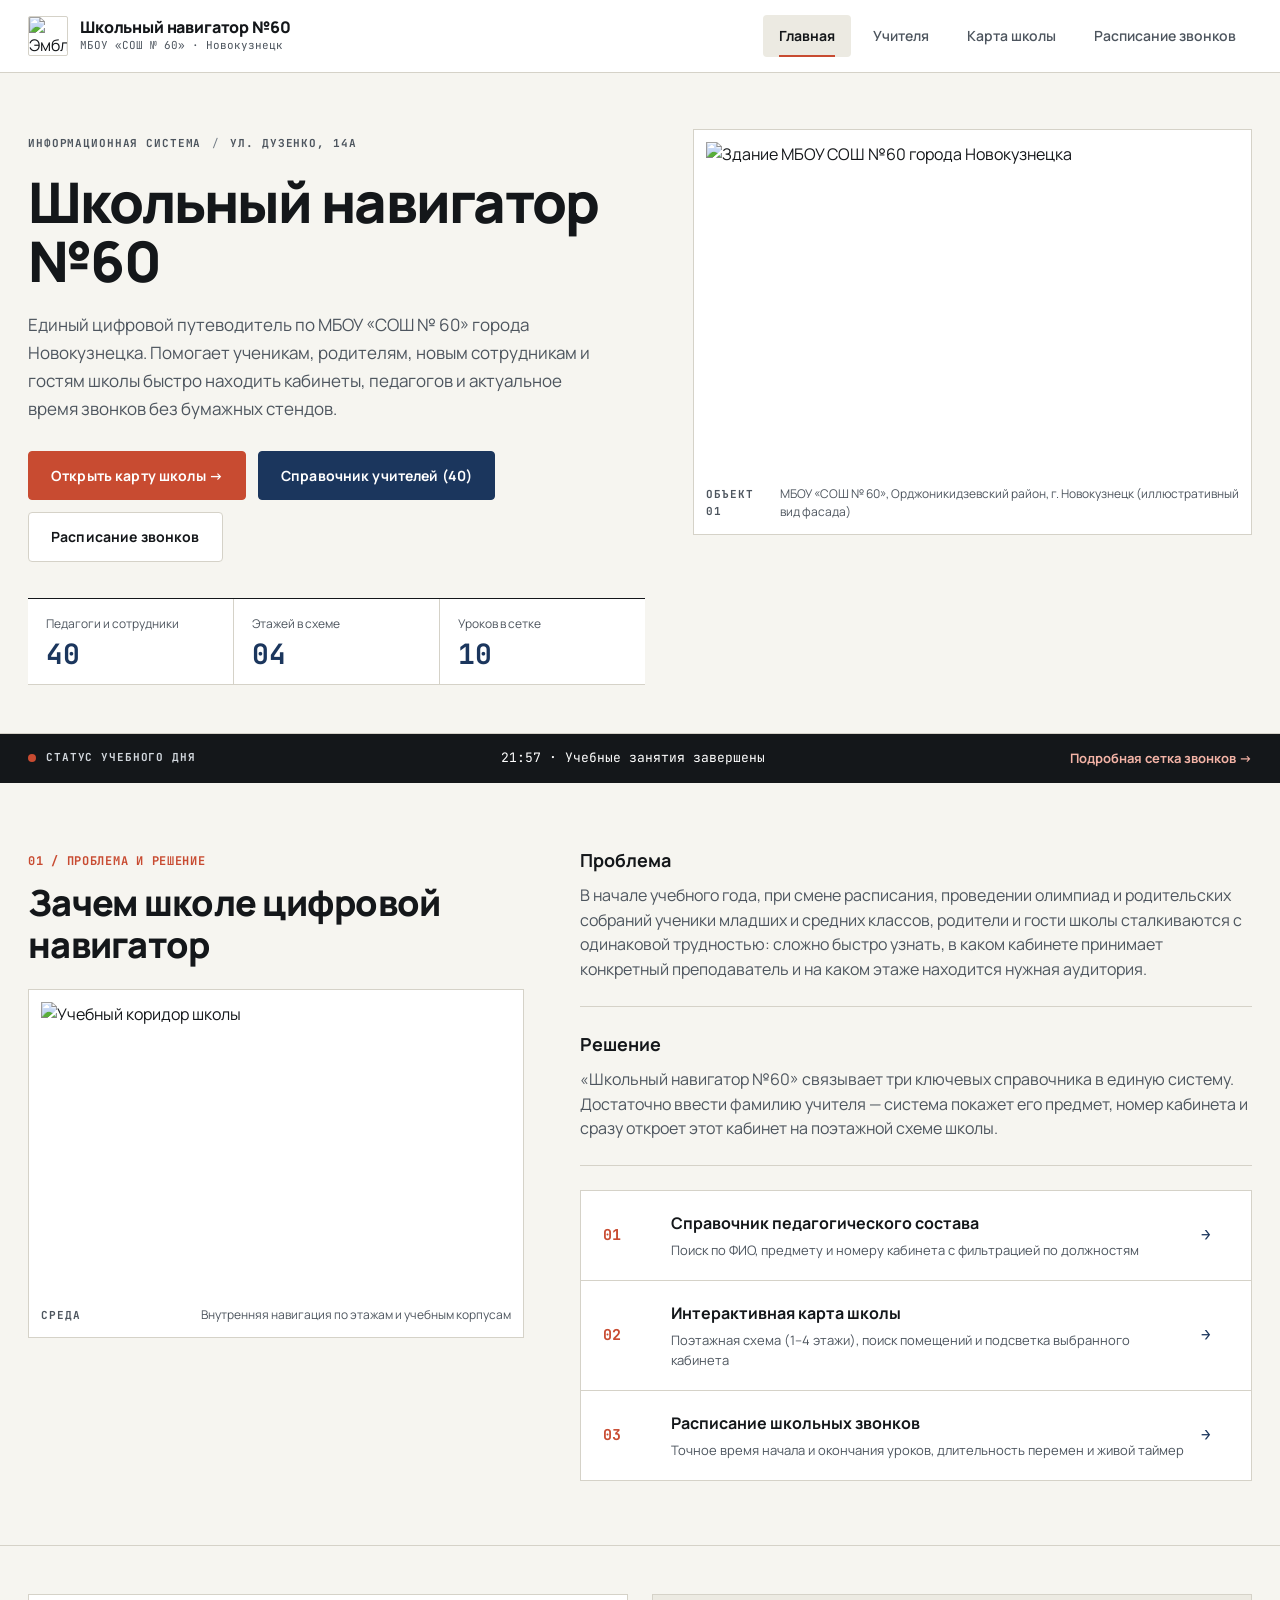
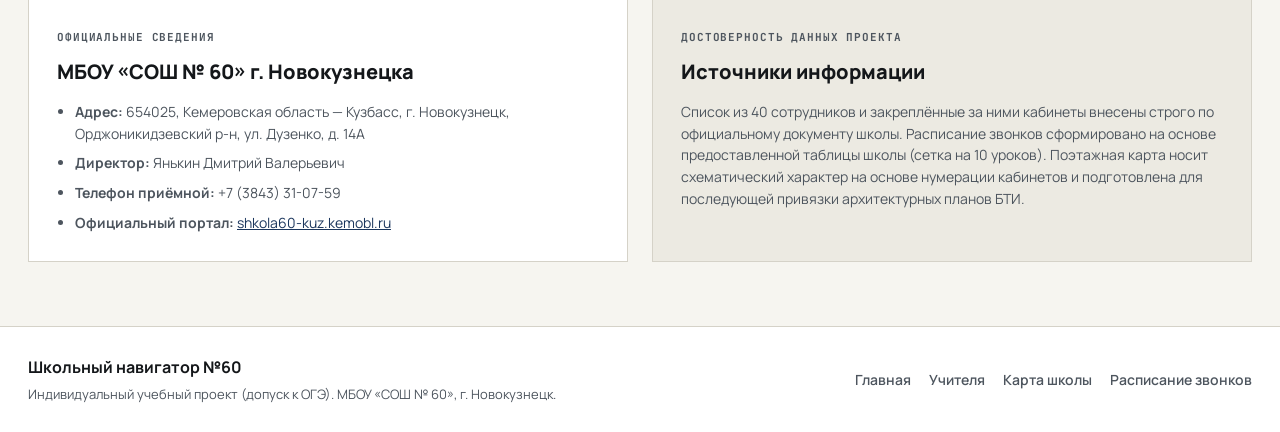
==== index.html @ 133e5e95 "Add files via upload" ====
<!DOCTYPE html>
<html lang="ru">
<head>
  <meta charset="UTF-8">
  <meta name="viewport" content="width=device-width, initial-scale=1.0">
  <title>Школьный навигатор №60 — МБОУ «СОШ № 60» г. Новокузнецка</title>
  <link rel="preconnect" href="https://fonts.googleapis.com">
  <link rel="preconnect" href="https://fonts.gstatic.com" crossorigin>
  <link href="https://fonts.googleapis.com/css2?family=JetBrains+Mono:wght@400;500;700&family=Manrope:wght@400;500;600;700;800&display=swap" rel="stylesheet">
  <link rel="stylesheet" href="./style.css">
  <link rel="stylesheet" href="./responsive.css">
  <script src="./data.js" defer></script>
  <script src="./app.js" defer></script>
</head>
<body data-page="home">
  <header class="site-header">
    <div class="container header-inner">
      <a href="./index.html" class="brand" aria-label="Школьный навигатор №60 — На главную">
        <img src="./school-logo.png" alt="Эмблема Школьный навигатор №60" class="brand-logo" width="40" height="40">
        <div class="brand-text">
          <span class="brand-title">Школьный навигатор №60</span>
          <span class="brand-sub">МБОУ «СОШ № 60» · Новокузнецк</span>
        </div>
      </a>

      <button class="nav-toggle" id="navToggle" type="button" aria-expanded="false" aria-controls="mainNav" aria-label="Открыть меню">
        <span class="nav-toggle-bar"></span>
        <span class="nav-toggle-bar"></span>
        <span class="nav-toggle-bar"></span>
      </button>

      <nav class="main-nav" id="mainNav" aria-label="Основная навигация">
        <a href="./index.html" class="nav-link is-active">Главная</a>
        <a href="./teachers.html" class="nav-link">Учителя</a>
        <a href="./map.html" class="nav-link">Карта школы</a>
        <a href="./schedule.html" class="nav-link">Расписание звонков</a>
      </nav>
    </div>
  </header>

  <main>
    <section class="editorial-hero">
      <div class="container hero-grid">
        <div class="hero-primary">
          <div class="meta-strip">
            <span class="mono-tag">ИНФОРМАЦИОННАЯ СИСТЕМА</span>
            <span class="mono-divider">/</span>
            <span class="mono-tag">УЛ. ДУЗЕНКО, 14А</span>
          </div>
          <h1 class="hero-title">Школьный навигатор №60</h1>
          <p class="hero-lead">
            Единый цифровой путеводитель по МБОУ «СОШ № 60» города Новокузнецка. Помогает ученикам, родителям, новым сотрудникам и гостям школы быстро находить кабинеты, педагогов и актуальное время звонков без бумажных стендов.
          </p>

          <div class="hero-actions">
            <a href="./map.html" class="btn btn-primary">Открыть карту школы →</a>
            <a href="./teachers.html" class="btn btn-secondary">Справочник учителей (40)</a>
            <a href="./schedule.html" class="btn btn-ghost">Расписание звонков</a>
          </div>

          <dl class="hero-metrics">
            <div class="metric-item">
              <dt>Педагоги и сотрудники</dt>
              <dd class="mono-num">40</dd>
            </div>
            <div class="metric-item">
              <dt>Этажей в схеме</dt>
              <dd class="mono-num">04</dd>
            </div>
            <div class="metric-item">
              <dt>Уроков в сетке</dt>
              <dd class="mono-num">10</dd>
            </div>
          </dl>
        </div>

        <div class="hero-visual">
          <figure class="architectural-frame">
            <img src="./school-building.jpg" alt="Здание МБОУ СОШ №60 города Новокузнецка" class="hero-photo">
            <figcaption class="frame-caption">
              <span class="mono-tag">ОБЪЕКТ 01</span>
              <span>МБОУ «СОШ № 60», Орджоникидзевский район, г. Новокузнецк (иллюстративный вид фасада)</span>
            </figcaption>
          </figure>
        </div>
      </div>
    </section>

    <section class="status-ribbon" aria-label="Текущий статус уроков">
      <div class="container status-ribbon-inner" id="homeLiveStatus">
        <div class="status-label">
          <span class="status-dot"></span>
          <span class="mono-tag">СТАТУС УЧЕБНОГО ДНЯ</span>
        </div>
        <div class="status-value" id="homeStatusText">Загрузка данных расписания...</div>
        <a href="./schedule.html" class="status-link">Подробная сетка звонков →</a>
      </div>
    </section>

    <section class="section-problem">
      <div class="container problem-grid">
        <div class="problem-heading-col">
          <span class="section-index">01 / ПРОБЛЕМА И РЕШЕНИЕ</span>
          <h2 class="section-title">Зачем школе цифровой навигатор</h2>
          <figure class="secondary-frame">
            <img src="./school-interior.jpg" alt="Учебный коридор школы" class="interior-photo">
            <figcaption class="frame-caption">
              <span class="mono-tag">СРЕДА</span>
              <span>Внутренняя навигация по этажам и учебным корпусам</span>
            </figcaption>
          </figure>
        </div>

        <div class="problem-content-col">
          <div class="manifesto-block">
            <h3>Проблема</h3>
            <p>
              В начале учебного года, при смене расписания, проведении олимпиад и родительских собраний ученики младших и средних классов, родители и гости школы сталкиваются с одинаковой трудностью: сложно быстро узнать, в каком кабинете принимает конкретный преподаватель и на каком этаже находится нужная аудитория.
            </p>
          </div>

          <div class="manifesto-block">
            <h3>Решение</h3>
            <p>
              «Школьный навигатор №60» связывает три ключевых справочника в единую систему. Достаточно ввести фамилию учителя — система покажет его предмет, номер кабинета и сразу откроет этот кабинет на поэтажной схеме школы.
            </p>
          </div>

          <div class="directory-index">
            <a href="./teachers.html" class="index-row">
              <span class="index-num">01</span>
              <div class="index-body">
                <strong>Справочник педагогического состава</strong>
                <span>Поиск по ФИО, предмету и номеру кабинета с фильтрацией по должностям</span>
              </div>
              <span class="index-arrow">→</span>
            </a>

            <a href="./map.html" class="index-row">
              <span class="index-num">02</span>
              <div class="index-body">
                <strong>Интерактивная карта школы</strong>
                <span>Поэтажная схема (1–4 этажи), поиск помещений и подсветка выбранного кабинета</span>
              </div>
              <span class="index-arrow">→</span>
            </a>

            <a href="./schedule.html" class="index-row">
              <span class="index-num">03</span>
              <div class="index-body">
                <strong>Расписание школьных звонков</strong>
                <span>Точное время начала и окончания уроков, длительность перемен и живой таймер</span>
              </div>
              <span class="index-arrow">→</span>
            </a>
          </div>
        </div>
      </div>
    </section>

    <section class="section-facts">
      <div class="container facts-grid">
        <div class="fact-box">
          <span class="mono-tag">ОФИЦИАЛЬНЫЕ СВЕДЕНИЯ</span>
          <h3>МБОУ «СОШ № 60» г. Новокузнецка</h3>
          <ul class="fact-list">
            <li><strong>Адрес:</strong> 654025, Кемеровская область — Кузбасс, г. Новокузнецк, Орджоникидзевский р-н, ул. Дузенко, д. 14А</li>
            <li><strong>Директор:</strong> Янькин Дмитрий Валерьевич</li>
            <li><strong>Телефон приёмной:</strong> +7 (3843) 31-07-59</li>
            <li><strong>Официальный портал:</strong> <a href="https://shkola60-kuz.kemobl.ru/" target="_blank" rel="noopener noreferrer">shkola60-kuz.kemobl.ru</a></li>
          </ul>
        </div>

        <div class="fact-box fact-box-muted">
          <span class="mono-tag">ДОСТОВЕРНОСТЬ ДАННЫХ ПРОЕКТА</span>
          <h3>Источники информации</h3>
          <p>
            Список из 40 сотрудников и закреплённые за ними кабинеты внесены строго по официальному документу школы. Расписание звонков сформировано на основе предоставленной таблицы школы (сетка на 10 уроков). Поэтажная карта носит схематический характер на основе нумерации кабинетов и подготовлена для последующей привязки архитектурных планов БТИ.
          </p>
        </div>
      </div>
    </section>
  </main>

  <footer class="site-footer">
    <div class="container footer-inner">
      <div class="footer-col">
        <strong>Школьный навигатор №60</strong>
        <p>Индивидуальный учебный проект (допуск к ОГЭ). МБОУ «СОШ № 60», г. Новокузнецк.</p>
      </div>
      <div class="footer-links">
        <a href="./index.html">Главная</a>
        <a href="./teachers.html">Учителя</a>
        <a href="./map.html">Карта школы</a>
        <a href="./schedule.html">Расписание звонков</a>
      </div>
    </div>
  </footer>
</body>
</html>
---- style.css ----
/* ==========================================================================
   ШКОЛЬНЫЙ НАВИГАТОР №60 — ДИЗАЙН-СИСТЕМА (ARCHITECTURAL WAYFINDING)
   МБОУ «СОШ № 60» г. Новокузнецка
   ========================================================================== */

:root {
  --bg-canvas: #F6F5F0;
  --bg-surface: #FFFFFF;
  --bg-subtle: #ECEAE2;
  --bg-ink: #14171A;

  --text-primary: #14171A;
  --text-secondary: #4D555E;
  --text-muted: #727B85;
  --text-inverse: #FFFFFF;

  --accent-signal: #C84B31;
  --accent-signal-hover: #A93B24;
  --accent-navy: #1B365D;
  --accent-navy-soft: #E8EEF5;
  --accent-olive: #2E6F40;
  --accent-olive-soft: #E7F3EA;

  --border-color: #D5D2C8;
  --border-strong: #14171A;

  --font-sans: 'Manrope', -apple-system, BlinkMacSystemFont, 'Segoe UI', sans-serif;
  --font-mono: 'JetBrains Mono', ui-monospace, SFMono-Regular, Menlo, monospace;

  --radius-xs: 2px;
  --radius-sm: 4px;
  --container-max: 1320px;
}

*,
*::before,
*::after {
  box-sizing: border-box;
}

html {
  scroll-behavior: smooth;
  -webkit-text-size-adjust: 100%;
}

body {
  margin: 0;
  font-family: var(--font-sans);
  font-size: 16px;
  line-height: 1.55;
  color: var(--text-primary);
  background-color: var(--bg-canvas);
  overflow-x: hidden;
  display: flex;
  flex-direction: column;
  min-height: 100vh;
}

main {
  flex: 1;
}

img {
  display: block;
  max-width: 100%;
  height: auto;
}

a {
  color: inherit;
  text-decoration: none;
}

button,
input,
select {
  font: inherit;
  color: inherit;
}

.sr-only {
  position: absolute;
  width: 1px;
  height: 1px;
  padding: 0;
  margin: -1px;
  overflow: hidden;
  clip: rect(0, 0, 0, 0);
  border: 0;
}

.container {
  width: 100%;
  max-width: var(--container-max);
  margin: 0 auto;
  padding: 0 28px;
}

.mono-tag {
  display: inline-block;
  font-family: var(--font-mono);
  font-size: 11px;
  font-weight: 700;
  letter-spacing: 0.08em;
  text-transform: uppercase;
  color: var(--text-secondary);
}

.mono-divider {
  font-family: var(--font-mono);
  font-size: 11px;
  color: var(--text-muted);
  margin: 0 8px;
}

.section-index {
  display: inline-block;
  font-family: var(--font-mono);
  font-size: 12px;
  font-weight: 700;
  letter-spacing: 0.06em;
  color: var(--accent-signal);
  margin-bottom: 12px;
}

.btn {
  display: inline-flex;
  align-items: center;
  justify-content: center;
  gap: 8px;
  padding: 13px 22px;
  font-size: 14px;
  font-weight: 700;
  letter-spacing: 0.01em;
  border-radius: var(--radius-sm);
  border: 1px solid transparent;
  cursor: pointer;
  transition: background-color 0.16s ease, color 0.16s ease, border-color 0.16s ease;
}

.btn-primary {
  background-color: var(--accent-signal);
  color: var(--text-inverse);
  border-color: var(--accent-signal);
}

.btn-primary:hover {
  background-color: var(--accent-signal-hover);
  border-color: var(--accent-signal-hover);
}

.btn-secondary {
  background-color: var(--accent-navy);
  color: var(--text-inverse);
  border-color: var(--accent-navy);
}

.btn-secondary:hover {
  background-color: #132744;
  border-color: #132744;
}

.btn-ghost {
  background-color: var(--bg-surface);
  color: var(--text-primary);
  border-color: var(--border-color);
}

.btn-ghost:hover {
  border-color: var(--border-strong);
  background-color: var(--bg-subtle);
}

.site-header {
  position: sticky;
  top: 0;
  z-index: 100;
  background-color: var(--bg-surface);
  border-bottom: 1px solid var(--border-color);
}

.header-inner {
  display: flex;
  align-items: center;
  justify-content: space-between;
  min-height: 72px;
  gap: 24px;
}

.brand {
  display: flex;
  align-items: center;
  gap: 12px;
}

.brand-logo {
  width: 40px;
  height: 40px;
  object-fit: cover;
  border: 1px solid var(--border-color);
  border-radius: var(--radius-xs);
}

.brand-text {
  display: flex;
  flex-direction: column;
}

.brand-title {
  font-size: 16px;
  font-weight: 800;
  line-height: 1.2;
  letter-spacing: -0.01em;
}

.brand-sub {
  font-family: var(--font-mono);
  font-size: 11px;
  color: var(--text-secondary);
}

.main-nav {
  display: flex;
  align-items: center;
  gap: 6px;
}

.nav-link {
  position: relative;
  padding: 10px 16px;
  font-size: 14px;
  font-weight: 600;
  color: var(--text-secondary);
  border-radius: var(--radius-sm);
  transition: color 0.15s ease, background-color 0.15s ease;
}

.nav-link:hover {
  color: var(--text-primary);
  background-color: var(--bg-canvas);
}

.nav-link.is-active {
  color: var(--text-primary);
  background-color: var(--bg-subtle);
  font-weight: 700;
}

.nav-link.is-active::after {
  content: '';
  position: absolute;
  left: 16px;
  right: 16px;
  bottom: 0;
  height: 2px;
  background-color: var(--accent-signal);
}

.nav-toggle {
  display: none;
  flex-direction: column;
  justify-content: center;
  gap: 5px;
  width: 42px;
  height: 42px;
  padding: 8px;
  background: var(--bg-canvas);
  border: 1px solid var(--border-color);
  border-radius: var(--radius-sm);
  cursor: pointer;
}

.nav-toggle-bar {
  display: block;
  width: 100%;
  height: 2px;
  background-color: var(--text-primary);
}

.editorial-hero {
  padding: 56px 0 48px;
  border-bottom: 1px solid var(--border-color);
}

.hero-grid {
  display: grid;
  grid-template-columns: 1.05fr 0.95fr;
  gap: 48px;
  align-items: start;
}

.meta-strip {
  margin-bottom: 18px;
}

.hero-title {
  margin: 0 0 20px;
  font-size: clamp(34px, 4.4vw, 56px);
  font-weight: 800;
  line-height: 1.06;
  letter-spacing: -0.03em;
  color: var(--text-primary);
}

.hero-lead {
  margin: 0 0 28px;
  font-size: 17px;
  line-height: 1.65;
  color: var(--text-secondary);
  max-width: 58ch;
}

.hero-actions {
  display: flex;
  flex-wrap: wrap;
  gap: 12px;
  margin-bottom: 36px;
}

.hero-metrics {
  display: grid;
  grid-template-columns: repeat(3, 1fr);
  margin: 0;
  border-top: 1px solid var(--border-strong);
  border-bottom: 1px solid var(--border-color);
  background-color: var(--bg-surface);
}

.metric-item {
  padding: 16px 18px;
  border-right: 1px solid var(--border-color);
}

.metric-item:last-child {
  border-right: none;
}

.metric-item dt {
  font-size: 12px;
  color: var(--text-secondary);
  margin-bottom: 6px;
}

.metric-item dd {
  margin: 0;
  font-family: var(--font-mono);
  font-size: 28px;
  font-weight: 700;
  line-height: 1;
  color: var(--accent-navy);
}

.architectural-frame,
.secondary-frame {
  margin: 0;
  background-color: var(--bg-surface);
  border: 1px solid var(--border-color);
  padding: 12px;
}

.hero-photo {
  width: 100%;
  aspect-ratio: 16 / 10;
  object-fit: cover;
}

.interior-photo {
  width: 100%;
  aspect-ratio: 16 / 10;
  object-fit: cover;
}

.frame-caption {
  display: flex;
  align-items: baseline;
  justify-content: space-between;
  gap: 12px;
  padding-top: 10px;
  font-size: 12px;
  color: var(--text-secondary);
}

.status-ribbon {
  background-color: var(--bg-ink);
  color: var(--text-inverse);
  border-bottom: 1px solid var(--border-strong);
}

.status-ribbon-inner {
  display: flex;
  align-items: center;
  justify-content: space-between;
  gap: 20px;
  padding-top: 14px;
  padding-bottom: 14px;
}

.status-label {
  display: flex;
  align-items: center;
  gap: 10px;
}

.status-label .mono-tag {
  color: #D2D7DD;
}

.status-dot {
  width: 8px;
  height: 8px;
  border-radius: 50%;
  background-color: var(--accent-signal);
}

.status-value {
  font-family: var(--font-mono);
  font-size: 13px;
  color: #FFFFFF;
}

.status-link {
  font-size: 13px;
  font-weight: 700;
  color: #F3B3A6;
  white-space: nowrap;
}

.status-link:hover {
  text-decoration: underline;
}

.section-problem {
  padding: 64px 0;
  border-bottom: 1px solid var(--border-color);
}

.problem-grid {
  display: grid;
  grid-template-columns: 0.85fr 1.15fr;
  gap: 56px;
  align-items: start;
}

.section-title {
  margin: 0 0 24px;
  font-size: clamp(26px, 3vw, 36px);
  font-weight: 800;
  line-height: 1.15;
  letter-spacing: -0.02em;
}

.manifesto-block {
  padding-bottom: 24px;
  margin-bottom: 24px;
  border-bottom: 1px solid var(--border-color);
}

.manifesto-block h3 {
  margin: 0 0 8px;
  font-size: 18px;
  font-weight: 700;
}

.manifesto-block p {
  margin: 0;
  color: var(--text-secondary);
}

.directory-index {
  display: flex;
  flex-direction: column;
  background-color: var(--bg-surface);
  border: 1px solid var(--border-color);
}

.index-row {
  display: grid;
  grid-template-columns: 52px 1fr 28px;
  align-items: center;
  gap: 16px;
  padding: 20px 22px;
  border-bottom: 1px solid var(--border-color);
  transition: background-color 0.15s ease;
}

.index-row:last-child {
  border-bottom: none;
}

.index-row:hover {
  background-color: var(--bg-subtle);
}

.index-num {
  font-family: var(--font-mono);
  font-size: 15px;
  font-weight: 700;
  color: var(--accent-signal);
}

.index-body {
  display: flex;
  flex-direction: column;
  gap: 4px;
}

.index-body strong {
  font-size: 16px;
  font-weight: 700;
}

.index-body span {
  font-size: 13px;
  color: var(--text-secondary);
}

.index-arrow {
  font-family: var(--font-mono);
  font-weight: 700;
  color: var(--accent-navy);
}

.section-facts {
  padding: 48px 0 64px;
}

.facts-grid {
  display: grid;
  grid-template-columns: 1fr 1fr;
  gap: 24px;
}

.fact-box {
  background-color: var(--bg-surface);
  border: 1px solid var(--border-color);
  padding: 28px;
}

.fact-box-muted {
  background-color: var(--bg-subtle);
}

.fact-box h3 {
  margin: 8px 0 14px;
  font-size: 20px;
  font-weight: 800;
}

.fact-box p {
  margin: 0;
  font-size: 14px;
  color: var(--text-secondary);
}

.fact-list {
  margin: 0;
  padding-left: 18px;
  display: flex;
  flex-direction: column;
  gap: 8px;
  font-size: 14px;
  color: var(--text-secondary);
}

.fact-list a {
  color: var(--accent-navy);
  text-decoration: underline;
}

.page-head {
  padding: 40px 0 32px;
  background-color: var(--bg-surface);
  border-bottom: 1px solid var(--border-color);
}

.page-head-grid {
  display: grid;
  grid-template-columns: 1fr 1fr;
  gap: 32px;
  align-items: end;
}

.page-title {
  margin: 0;
  font-size: clamp(28px, 3.6vw, 44px);
  font-weight: 800;
  line-height: 1.1;
  letter-spacing: -0.025em;
}

.page-lead {
  margin: 0;
  font-size: 15px;
  color: var(--text-secondary);
}

.directory-section {
  padding: 32px 0 64px;
}

.filter-bar {
  display: grid;
  grid-template-columns: 1.5fr 1fr 1fr auto;
  gap: 16px;
  align-items: end;
  background-color: var(--bg-surface);
  border: 1px solid var(--border-color);
  padding: 20px;
  margin-bottom: 16px;
}

.filter-field {
  display: flex;
  flex-direction: column;
  gap: 6px;
}

.field-label {
  font-family: var(--font-mono);
  font-size: 11px;
  font-weight: 700;
  text-transform: uppercase;
  letter-spacing: 0.04em;
  color: var(--text-secondary);
}

.text-input,
.select-input {
  width: 100%;
  height: 44px;
  padding: 0 14px;
  background-color: var(--bg-canvas);
  border: 1px solid var(--border-color);
  border-radius: var(--radius-sm);
  font-size: 14px;
  transition: border-color 0.15s ease, background-color 0.15s ease;
}

.text-input:focus,
.select-input:focus {
  outline: none;
  border-color: var(--accent-navy);
  background-color: var(--bg-surface);
}

.results-meta {
  display: flex;
  align-items: center;
  justify-content: space-between;
  gap: 16px;
  margin-bottom: 16px;
  font-size: 13px;
}

.count-badge {
  font-family: var(--font-mono);
  font-weight: 700;
  color: var(--accent-navy);
}

.meta-hint {
  color: var(--text-muted);
}

.directory-workspace {
  display: grid;
  grid-template-columns: 1fr 340px;
  gap: 24px;
  align-items: start;
}

.table-wrapper {
  background-color: var(--bg-surface);
  border: 1px solid var(--border-color);
  overflow-x: auto;
}

.staff-table {
  width: 100%;
  border-collapse: collapse;
  text-align: left;
}

.staff-table th {
  padding: 14px 16px;
  font-family: var(--font-mono);
  font-size: 11px;
  font-weight: 700;
  text-transform: uppercase;
  letter-spacing: 0.05em;
  color: var(--text-secondary);
  background-color: var(--bg-subtle);
  border-bottom: 1px solid var(--border-strong);
}

.staff-table td {
  padding: 14px 16px;
  border-bottom: 1px solid var(--border-color);
  font-size: 14px;
  vertical-align: middle;
}

.staff-table tbody tr {
  cursor: pointer;
  transition: background-color 0.12s ease;
}

.staff-table tbody tr:hover {
  background-color: var(--bg-canvas);
}

.staff-table tbody tr.is-selected {
  background-color: var(--accent-navy-soft);
}

.col-num {
  width: 48px;
  font-family: var(--font-mono);
  font-size: 12px;
  color: var(--text-muted);
}

.col-name {
  font-weight: 700;
}

.room-pill {
  display: inline-block;
  padding: 3px 9px;
  font-family: var(--font-mono);
  font-size: 12px;
  font-weight: 700;
  background-color: var(--bg-subtle);
  border: 1px solid var(--border-color);
  border-radius: var(--radius-xs);
}

.room-pill.is-unknown {
  font-weight: 400;
  color: var(--text-muted);
  background-color: transparent;
}

.map-jump-link {
  display: inline-flex;
  align-items: center;
  gap: 4px;
  padding: 6px 10px;
  font-size: 12px;
  font-weight: 700;
  color: var(--accent-signal);
  border: 1px solid var(--accent-signal);
  border-radius: var(--radius-xs);
  white-space: nowrap;
}

.map-jump-link:hover {
  background-color: var(--accent-signal);
  color: var(--text-inverse);
}

.empty-state {
  padding: 48px 24px;
  text-align: center;
}

.empty-state h3 {
  margin: 10px 0 8px;
}

.empty-state p {
  margin: 0 0 20px;
  color: var(--text-secondary);
}

.inspector-panel {
  position: sticky;
  top: 92px;
  background-color: var(--bg-surface);
  border: 1px solid var(--border-strong);
  padding: 22px;
}

.inspector-content {
  margin-top: 12px;
}

.inspector-placeholder {
  margin: 0;
  font-size: 14px;
  color: var(--text-secondary);
}

.inspector-name {
  margin: 0 0 10px;
  font-size: 20px;
  font-weight: 800;
  line-height: 1.25;
}

.inspector-meta {
  display: flex;
  flex-direction: column;
  gap: 12px;
  padding: 14px 0;
  margin: 14px 0;
  border-top: 1px solid var(--border-color);
  border-bottom: 1px solid var(--border-color);
  font-size: 14px;
}

.inspector-row span {
  display: block;
  font-family: var(--font-mono);
  font-size: 11px;
  color: var(--text-muted);
  text-transform: uppercase;
  margin-bottom: 2px;
}

.inspector-actions {
  display: flex;
  flex-direction: column;
  gap: 8px;
}

.map-section {
  padding: 28px 0 64px;
}

.disclaimer-banner {
  display: flex;
  align-items: flex-start;
  gap: 16px;
  padding: 14px 18px;
  margin-bottom: 20px;
  background-color: var(--accent-navy-soft);
  border: 1px solid #B8C9DF;
}

.disclaimer-banner .mono-tag {
  color: var(--accent-navy);
  white-space: nowrap;
  padding-top: 2px;
}

.disclaimer-banner p {
  margin: 0;
  font-size: 13px;
  color: var(--text-primary);
}

.map-controls {
  display: flex;
  flex-wrap: wrap;
  align-items: center;
  justify-content: space-between;
  gap: 16px;
  padding: 16px;
  background-color: var(--bg-surface);
  border: 1px solid var(--border-color);
  margin-bottom: 16px;
}

.floor-switcher {
  display: flex;
  gap: 6px;
}

.floor-btn {
  padding: 10px 18px;
  font-family: var(--font-mono);
  font-size: 13px;
  font-weight: 700;
  background-color: var(--bg-canvas);
  border: 1px solid var(--border-color);
  border-radius: var(--radius-sm);
  cursor: pointer;
}

.floor-btn:hover {
  border-color: var(--border-strong);
}

.floor-btn.is-active {
  background-color: var(--accent-navy);
  color: var(--text-inverse);
  border-color: var(--accent-navy);
}

.map-search-group {
  display: flex;
  align-items: center;
  gap: 10px;
  flex: 1;
  max-width: 560px;
}

.map-search-box {
  display: flex;
  gap: 8px;
  flex: 1;
}

.map-feedback {
  padding: 12px 16px;
  margin-bottom: 16px;
  font-size: 14px;
  background-color: var(--bg-surface);
  border-left: 4px solid var(--accent-signal);
  border-top: 1px solid var(--border-color);
  border-right: 1px solid var(--border-color);
  border-bottom: 1px solid var(--border-color);
}

.map-workspace {
  display: grid;
  grid-template-columns: 1fr 340px;
  gap: 24px;
  align-items: start;
}

.blueprint-board {
  background-color: var(--bg-surface);
  border: 1px solid var(--border-strong);
  padding: 22px;
}

.blueprint-header {
  display: flex;
  flex-wrap: wrap;
  justify-content: space-between;
  align-items: flex-end;
  gap: 16px;
  padding-bottom: 16px;
  margin-bottom: 20px;
  border-bottom: 1px solid var(--border-color);
}

.blueprint-header h2 {
  margin: 4px 0 0;
  font-size: 19px;
  font-weight: 800;
}

.legend-items {
  display: flex;
  flex-wrap: wrap;
  gap: 14px;
  font-size: 12px;
  color: var(--text-secondary);
}

.legend-chip {
  display: inline-flex;
  align-items: center;
  gap: 6px;
}

.dot {
  width: 10px;
  height: 10px;
  border-radius: 2px;
  border: 1px solid var(--border-strong);
}

.dot-confirmed {
  background-color: var(--bg-canvas);
}

.dot-infra {
  background-color: var(--accent-navy-soft);
}

.dot-active {
  background-color: var(--accent-signal);
  border-color: var(--accent-signal);
}

.floor-plan-canvas {
  display: flex;
  flex-direction: column;
  gap: 12px;
  padding: 18px;
  background-color: #FAF9F5;
  border: 1px solid var(--border-color);
}

.plan-wing {
  display: grid;
  grid-template-columns: repeat(auto-fit, minmax(135px, 1fr));
  gap: 10px;
}

.plan-corridor {
  display: flex;
  align-items: center;
  justify-content: space-between;
  padding: 10px 16px;
  background-color: var(--bg-subtle);
  border-top: 1px dashed #A8A498;
  border-bottom: 1px dashed #A8A498;
  font-family: var(--font-mono);
  font-size: 11px;
  font-weight: 700;
  color: var(--text-secondary);
  letter-spacing: 0.06em;
}

.room-tile {
  display: flex;
  flex-direction: column;
  justify-content: space-between;
  min-height: 94px;
  padding: 12px;
  text-align: left;
  background-color: var(--bg-surface);
  border: 1px solid var(--border-strong);
  border-radius: var(--radius-xs);
  cursor: pointer;
  transition: transform 0.12s ease, background-color 0.12s ease, border-color 0.12s ease;
}

.room-tile:hover {
  background-color: var(--bg-subtle);
}

.room-tile.is-infra {
  background-color: var(--accent-navy-soft);
}

.room-tile.is-highlighted {
  background-color: var(--accent-signal);
  color: var(--text-inverse);
  border-color: var(--accent-signal);
}

.room-tile.is-highlighted .room-tile-sub {
  color: #FFE6E0;
}

.room-tile-code {
  font-family: var(--font-mono);
  font-size: 16px;
  font-weight: 700;
}

.room-tile-sub {
  font-size: 12px;
  line-height: 1.3;
  color: var(--text-secondary);
  margin-top: 6px;
}

.blueprint-footer {
  display: flex;
  justify-content: space-between;
  gap: 12px;
  padding-top: 14px;
  margin-top: 18px;
  border-top: 1px solid var(--border-color);
  font-size: 12px;
  color: var(--text-muted);
}

.room-inspector {
  background-color: var(--bg-surface);
  border: 1px solid var(--border-strong);
  padding: 22px;
}

.room-inspector-body h3 {
  margin: 10px 0 8px;
  font-size: 20px;
}

.room-inspector-body p {
  margin: 0 0 16px;
  font-size: 14px;
  color: var(--text-secondary);
}

.quick-rooms {
  padding-top: 14px;
  border-top: 1px solid var(--border-color);
}

.quick-room-chips {
  display: flex;
  flex-wrap: wrap;
  gap: 6px;
  margin-top: 8px;
}

.chip-btn {
  padding: 6px 10px;
  font-family: var(--font-mono);
  font-size: 11px;
  font-weight: 700;
  background-color: var(--bg-canvas);
  border: 1px solid var(--border-color);
  border-radius: var(--radius-xs);
  cursor: pointer;
}

.chip-btn:hover {
  border-color: var(--accent-navy);
  background-color: var(--accent-navy-soft);
}

.room-staff-list {
  list-style: none;
  padding: 0;
  margin: 12px 0 0;
  display: flex;
  flex-direction: column;
  gap: 10px;
}

.room-staff-item {
  padding: 10px 12px;
  background-color: var(--bg-canvas);
  border: 1px solid var(--border-color);
}

.room-staff-item strong {
  display: block;
  font-size: 14px;
}

.room-staff-item span {
  font-size: 12px;
  color: var(--text-secondary);
}

.unassigned-box {
  margin-top: 28px;
  padding: 24px;
  background-color: var(--bg-surface);
  border: 1px solid var(--border-color);
}

.unassigned-head h3 {
  margin: 6px 0 8px;
  font-size: 18px;
}

.unassigned-desc {
  margin: 0 0 16px;
  font-size: 14px;
  color: var(--text-secondary);
}

.unassigned-chips {
  display: flex;
  flex-wrap: wrap;
  gap: 8px;
}

.staff-tag {
  padding: 6px 10px;
  font-size: 12px;
  background-color: var(--bg-canvas);
  border: 1px solid var(--border-color);
}

.schedule-section {
  padding: 32px 0 64px;
}

.clock-dashboard {
  display: grid;
  grid-template-columns: 0.9fr 1.2fr 0.9fr;
  gap: 20px;
  margin-bottom: 28px;
}

.clock-card {
  background-color: var(--bg-surface);
  border: 1px solid var(--border-strong);
  padding: 22px;
  display: flex;
  flex-direction: column;
  justify-content: space-between;
}

.clock-big,
.countdown-big {
  font-family: var(--font-mono);
  font-size: clamp(28px, 3vw, 38px);
  font-weight: 700;
  line-height: 1.1;
  margin: 10px 0 6px;
  color: var(--accent-navy);
}

.countdown-big {
  color: var(--accent-signal);
}

.clock-date,
.status-subtext {
  font-size: 13px;
  color: var(--text-secondary);
  margin: 0;
}

.status-headline {
  margin: 8px 0 6px;
  font-size: 20px;
  font-weight: 800;
}

.progress-track {
  width: 100%;
  height: 6px;
  background-color: var(--bg-subtle);
  margin-top: 8px;
  overflow: hidden;
}

.progress-fill {
  height: 100%;
  background-color: var(--accent-signal);
  transition: width 0.5s linear;
}

.schedule-variants-bar {
  display: flex;
  flex-wrap: wrap;
  align-items: center;
  justify-content: space-between;
  gap: 12px;
  margin-bottom: 16px;
}

.variant-tabs {
  display: flex;
  flex-wrap: wrap;
  gap: 8px;
}

.variant-btn {
  padding: 10px 16px;
  font-size: 13px;
  font-weight: 700;
  background-color: var(--bg-surface);
  border: 1px solid var(--border-color);
  border-radius: var(--radius-sm);
  cursor: pointer;
}

.variant-btn.is-active {
  background-color: var(--bg-ink);
  color: var(--text-inverse);
  border-color: var(--bg-ink);
}

.bells-table {
  width: 100%;
  border-collapse: collapse;
  text-align: left;
}

.bells-table th {
  padding: 14px 16px;
  font-family: var(--font-mono);
  font-size: 11px;
  font-weight: 700;
  text-transform: uppercase;
  background-color: var(--bg-subtle);
  border-bottom: 1px solid var(--border-strong);
}

.bells-table td {
  padding: 14px 16px;
  border-bottom: 1px solid var(--border-color);
  font-size: 14px;
}

.bells-table tr.row-lesson td:nth-child(2),
.bells-table tr.row-lesson td:nth-child(3) {
  font-family: var(--font-mono);
  font-weight: 700;
}

.bells-table tr.is-current-lesson {
  background-color: var(--accent-olive-soft);
}

.bells-table tr.is-next-lesson {
  background-color: var(--accent-navy-soft);
}

.bells-table tr.row-break {
  background-color: #FAF9F5;
  color: var(--text-secondary);
  font-size: 13px;
}

.bells-table tr.row-break td {
  padding: 9px 16px;
}

.state-pill {
  display: inline-block;
  padding: 3px 8px;
  font-family: var(--font-mono);
  font-size: 11px;
  font-weight: 700;
  border-radius: var(--radius-xs);
}

.state-pill.now {
  background-color: var(--accent-olive);
  color: #FFFFFF;
}

.state-pill.next {
  background-color: var(--accent-navy);
  color: #FFFFFF;
}

.state-pill.done {
  background-color: var(--bg-subtle);
  color: var(--text-muted);
}

.unconfirmed-notice {
  background-color: var(--bg-surface);
  border: 1px solid var(--border-strong);
  padding: 32px;
}

.unconfirmed-notice h3 {
  margin: 10px 0 12px;
  font-size: 20px;
}

.unconfirmed-notice p {
  margin: 0;
  max-width: 72ch;
  color: var(--text-secondary);
}

.site-footer {
  background-color: var(--bg-surface);
  border-top: 1px solid var(--border-color);
  padding: 28px 0;
}

.footer-inner {
  display: flex;
  flex-wrap: wrap;
  align-items: center;
  justify-content: space-between;
  gap: 20px;
}

.footer-col p {
  margin: 4px 0 0;
  font-size: 13px;
  color: var(--text-secondary);
}

.footer-links {
  display: flex;
  flex-wrap: wrap;
  gap: 18px;
  font-size: 14px;
  font-weight: 600;
  color: var(--text-secondary);
}

.footer-links a:hover {
  color: var(--accent-signal);
}
---- responsive.css ----
/* ==========================================================================
   АДАПТИВНЫЕ ПРАВИЛА (1440px, 1024px, 768px, 390px, 360px)
   ========================================================================== */

@media (max-width: 1120px) {
  .hero-grid {
    grid-template-columns: 1fr;
    gap: 32px;
  }

  .problem-grid {
    grid-template-columns: 1fr;
    gap: 32px;
  }

  .directory-workspace,
  .map-workspace {
    grid-template-columns: 1fr;
  }

  .inspector-panel {
    position: static;
  }

  .clock-dashboard {
    grid-template-columns: 1fr;
  }
}

@media (max-width: 900px) {
  .filter-bar {
    grid-template-columns: 1fr 1fr;
  }

  .page-head-grid,
  .facts-grid {
    grid-template-columns: 1fr;
  }
}

@media (max-width: 768px) {
  .container {
    padding: 0 18px;
  }

  .nav-toggle {
    display: flex;
  }

  .main-nav {
    display: none;
    position: absolute;
    top: 72px;
    left: 0;
    right: 0;
    flex-direction: column;
    align-items: stretch;
    gap: 4px;
    padding: 14px 18px 18px;
    background-color: var(--bg-surface);
    border-bottom: 1px solid var(--border-strong);
  }

  .main-nav.is-open {
    display: flex;
  }

  .nav-link {
    padding: 12px 14px;
  }

  .nav-link.is-active::after {
    display: none;
  }

  .status-ribbon-inner {
    flex-direction: column;
    align-items: flex-start;
    gap: 8px;
  }

  .filter-bar {
    grid-template-columns: 1fr;
  }

  .map-controls {
    flex-direction: column;
    align-items: stretch;
  }

  .floor-switcher {
    display: grid;
    grid-template-columns: repeat(4, 1fr);
  }

  .floor-btn {
    padding: 10px 6px;
    text-align: center;
  }

  .map-search-group {
    max-width: 100%;
    flex-direction: column;
    align-items: stretch;
  }
}

@media (max-width: 540px) {
  .hero-metrics {
    grid-template-columns: 1fr;
  }

  .metric-item {
    border-right: none;
    border-bottom: 1px solid var(--border-color);
  }

  .metric-item:last-child {
    border-bottom: none;
  }

  .hero-actions {
    flex-direction: column;
  }

  .hero-actions .btn {
    width: 100%;
  }

  .plan-wing {
    grid-template-columns: repeat(2, 1fr);
  }

  .staff-table th,
  .staff-table td,
  .bells-table th,
  .bells-table td {
    padding: 10px 10px;
    font-size: 13px;
  }
}

@media (max-width: 380px) {
  .brand-sub {
    display: none;
  }

  .plan-wing {
    grid-template-columns: 1fr;
  }
}
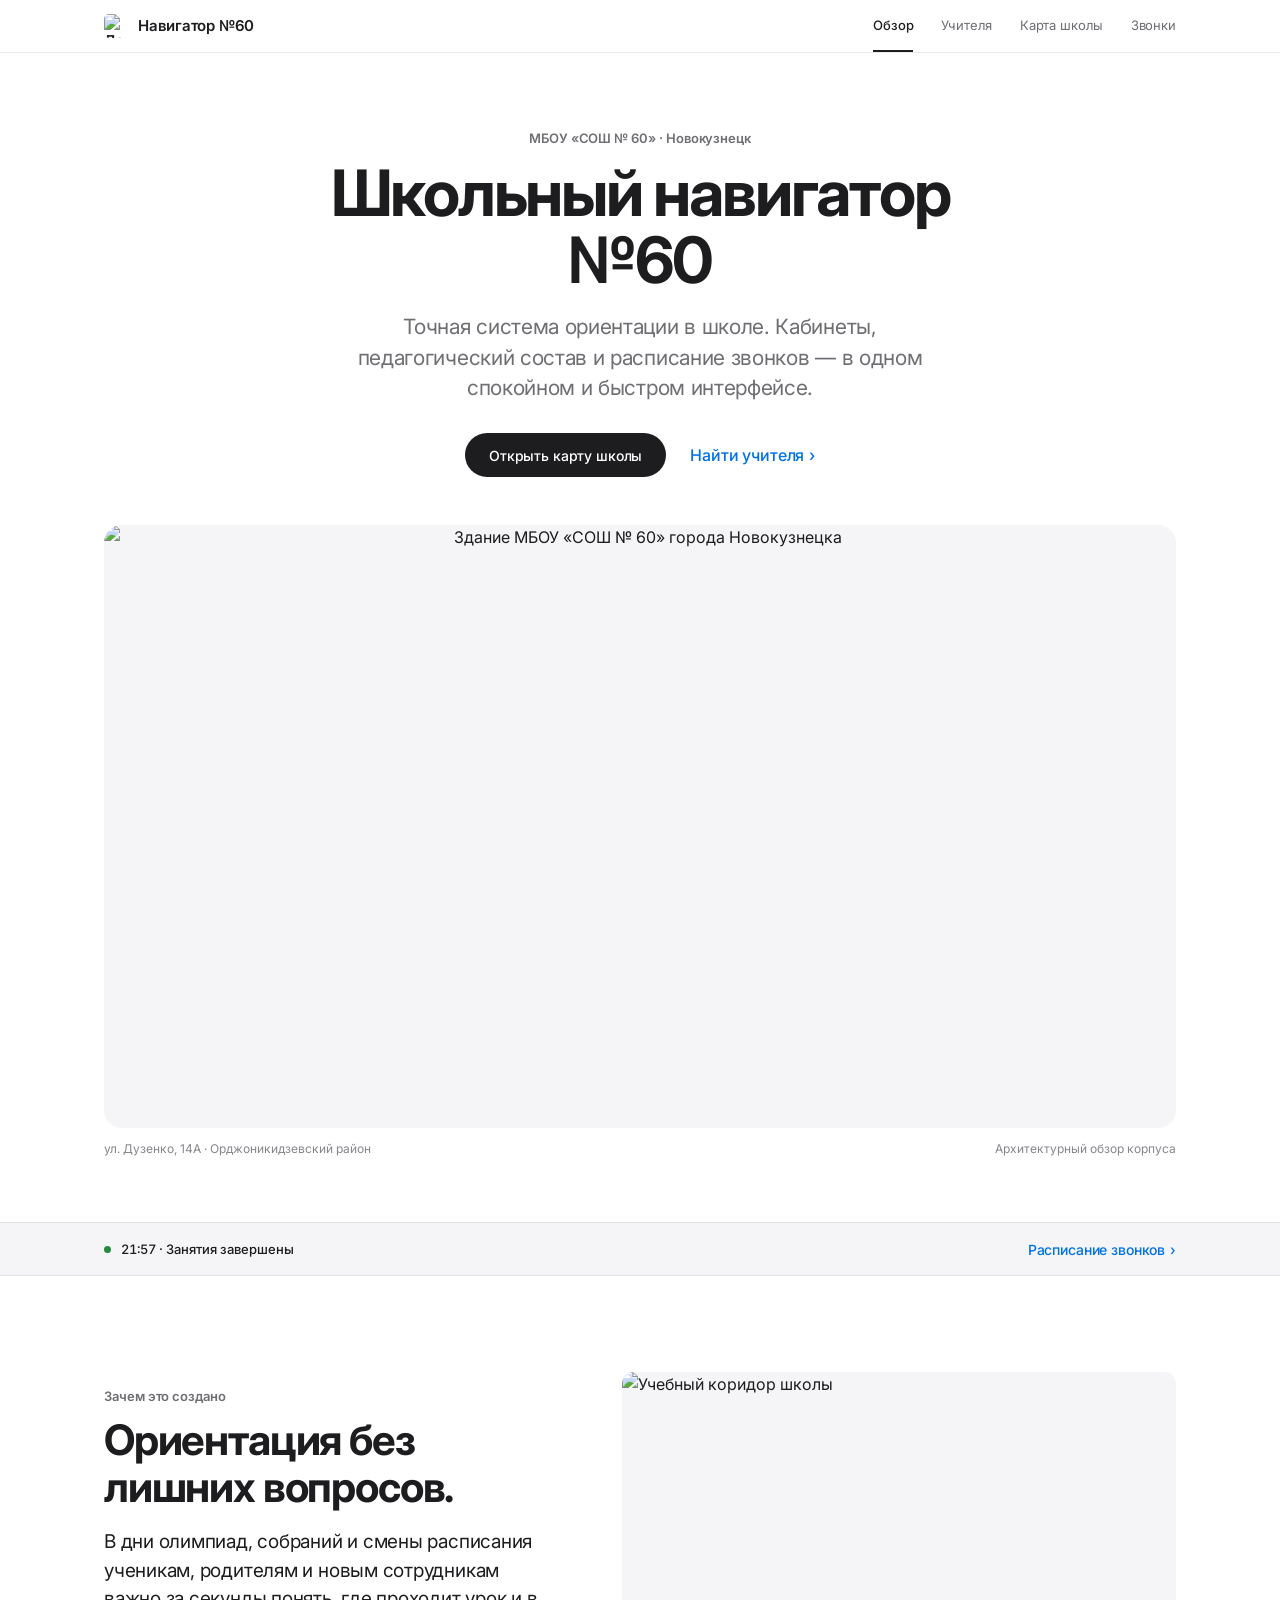
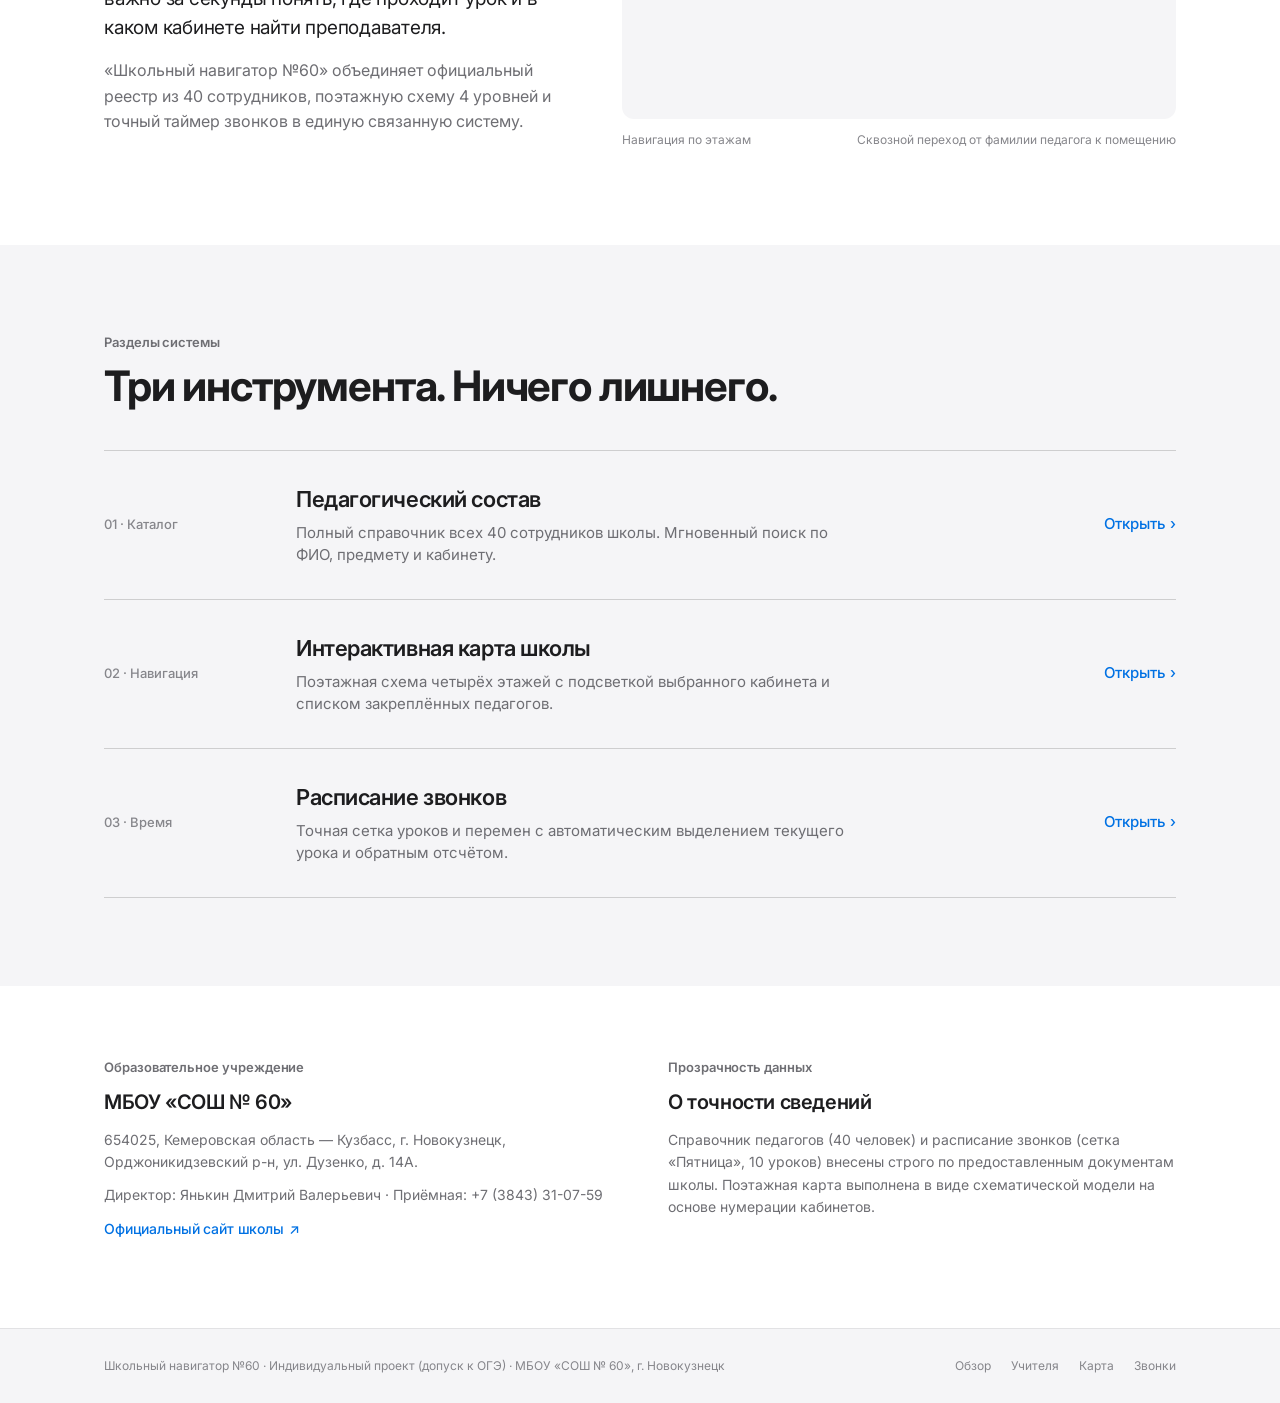
==== commit 752503e4: "Add files via upload" ====
--- a/index.html
+++ b/index.html
@@ -3,197 +3,172 @@
 <head>
   <meta charset="UTF-8">
   <meta name="viewport" content="width=device-width, initial-scale=1.0">
-  <title>Школьный навигатор №60 — МБОУ «СОШ № 60» г. Новокузнецка</title>
+  <title>Школьный навигатор №60 — МБОУ «СОШ № 60»</title>
   <link rel="preconnect" href="https://fonts.googleapis.com">
   <link rel="preconnect" href="https://fonts.gstatic.com" crossorigin>
-  <link href="https://fonts.googleapis.com/css2?family=JetBrains+Mono:wght@400;500;700&family=Manrope:wght@400;500;600;700;800&display=swap" rel="stylesheet">
+  <link href="https://fonts.googleapis.com/css2?family=Inter:wght@400;500;600;700&display=swap" rel="stylesheet">
   <link rel="stylesheet" href="./style.css">
   <link rel="stylesheet" href="./responsive.css">
   <script src="./data.js" defer></script>
   <script src="./app.js" defer></script>
 </head>
 <body data-page="home">
-  <header class="site-header">
-    <div class="container header-inner">
-      <a href="./index.html" class="brand" aria-label="Школьный навигатор №60 — На главную">
-        <img src="./school-logo.png" alt="Эмблема Школьный навигатор №60" class="brand-logo" width="40" height="40">
-        <div class="brand-text">
-          <span class="brand-title">Школьный навигатор №60</span>
-          <span class="brand-sub">МБОУ «СОШ № 60» · Новокузнецк</span>
-        </div>
+  <header class="global-nav">
+    <div class="nav-container">
+      <a href="./index.html" class="nav-brand" aria-label="Школьный навигатор №60">
+        <img src="./school-logo.png" alt="Логотип Школьный навигатор №60" class="nav-logo" width="24" height="24">
+        <span>Навигатор №60</span>
       </a>
 
-      <button class="nav-toggle" id="navToggle" type="button" aria-expanded="false" aria-controls="mainNav" aria-label="Открыть меню">
-        <span class="nav-toggle-bar"></span>
-        <span class="nav-toggle-bar"></span>
-        <span class="nav-toggle-bar"></span>
+      <button class="nav-burger" id="navToggle" type="button" aria-expanded="false" aria-controls="mainNav" aria-label="Меню">
+        <span class="burger-line"></span>
+        <span class="burger-line"></span>
       </button>
 
-      <nav class="main-nav" id="mainNav" aria-label="Основная навигация">
-        <a href="./index.html" class="nav-link is-active">Главная</a>
-        <a href="./teachers.html" class="nav-link">Учителя</a>
-        <a href="./map.html" class="nav-link">Карта школы</a>
-        <a href="./schedule.html" class="nav-link">Расписание звонков</a>
+      <nav class="nav-links" id="mainNav" aria-label="Основная навигация">
+        <a href="./index.html" class="nav-item is-active">Обзор</a>
+        <a href="./teachers.html" class="nav-item">Учителя</a>
+        <a href="./map.html" class="nav-item">Карта школы</a>
+        <a href="./schedule.html" class="nav-item">Звонки</a>
       </nav>
     </div>
   </header>
 
   <main>
-    <section class="editorial-hero">
-      <div class="container hero-grid">
-        <div class="hero-primary">
-          <div class="meta-strip">
-            <span class="mono-tag">ИНФОРМАЦИОННАЯ СИСТЕМА</span>
-            <span class="mono-divider">/</span>
-            <span class="mono-tag">УЛ. ДУЗЕНКО, 14А</span>
-          </div>
-          <h1 class="hero-title">Школьный навигатор №60</h1>
-          <p class="hero-lead">
-            Единый цифровой путеводитель по МБОУ «СОШ № 60» города Новокузнецка. Помогает ученикам, родителям, новым сотрудникам и гостям школы быстро находить кабинеты, педагогов и актуальное время звонков без бумажных стендов.
+    <!-- Hero: светлый воздух, точная типографика, широкоформатный архитектурный кадр -->
+    <section class="hero-stage">
+      <div class="container hero-header-block reveal-on-scroll">
+        <p class="eyebrow">МБОУ «СОШ № 60» · Новокузнецк</p>
+        <h1 class="display-title">Школьный навигатор №60</h1>
+        <p class="display-subtitle">
+          Точная система ориентации в школе. Кабинеты, педагогический состав и расписание звонков — в одном спокойном и быстром интерфейсе.
+        </p>
+        <div class="hero-cta-row">
+          <a href="./map.html" class="pill-btn pill-btn-dark">Открыть карту школы</a>
+          <a href="./teachers.html" class="text-link">Найти учителя <span aria-hidden="true">›</span></a>
+        </div>
+      </div>
+
+      <div class="container hero-media-wrap reveal-on-scroll">
+        <figure class="cinema-frame">
+          <img src="./school-building.jpg" alt="Здание МБОУ «СОШ № 60» города Новокузнецка" class="cinema-image">
+          <figcaption class="image-caption">
+            <span>ул. Дузенко, 14А · Орджоникидзевский район</span>
+            <span>Архитектурный обзор корпуса</span>
+          </figcaption>
+        </figure>
+      </div>
+    </section>
+
+    <!-- Живая полоса текущего времени и звонка -->
+    <section class="live-ticker-section" aria-label="Текущий статус уроков">
+      <div class="container ticker-inner">
+        <div class="ticker-status">
+          <span class="live-indicator" aria-hidden="true"></span>
+          <span id="homeStatusText">Синхронизация расписания звонков...</span>
+        </div>
+        <a href="./schedule.html" class="text-link text-link-sm">Расписание звонков <span aria-hidden="true">›</span></a>
+      </div>
+    </section>
+
+    <!-- Редакционная секция: Проблема и архитектура решения -->
+    <section class="editorial-section">
+      <div class="container editorial-split">
+        <div class="editorial-lead-col reveal-on-scroll">
+          <p class="eyebrow">Зачем это создано</p>
+          <h2 class="section-headline">Ориентация без лишних вопросов.</h2>
+          <p class="body-large">
+            В дни олимпиад, собраний и смены расписания ученикам, родителям и новым сотрудникам важно за секунды понять, где проходит урок и в каком кабинете найти преподавателя.
           </p>
-
-          <div class="hero-actions">
-            <a href="./map.html" class="btn btn-primary">Открыть карту школы →</a>
-            <a href="./teachers.html" class="btn btn-secondary">Справочник учителей (40)</a>
-            <a href="./schedule.html" class="btn btn-ghost">Расписание звонков</a>
-          </div>
-
-          <dl class="hero-metrics">
-            <div class="metric-item">
-              <dt>Педагоги и сотрудники</dt>
-              <dd class="mono-num">40</dd>
-            </div>
-            <div class="metric-item">
-              <dt>Этажей в схеме</dt>
-              <dd class="mono-num">04</dd>
-            </div>
-            <div class="metric-item">
-              <dt>Уроков в сетке</dt>
-              <dd class="mono-num">10</dd>
-            </div>
-          </dl>
+          <p class="body-muted">
+            «Школьный навигатор №60» объединяет официальный реестр из 40 сотрудников, поэтажную схему 4 уровней и точный таймер звонков в единую связанную систему.
+          </p>
         </div>
 
-        <div class="hero-visual">
-          <figure class="architectural-frame">
-            <img src="./school-building.jpg" alt="Здание МБОУ СОШ №60 города Новокузнецка" class="hero-photo">
-            <figcaption class="frame-caption">
-              <span class="mono-tag">ОБЪЕКТ 01</span>
-              <span>МБОУ «СОШ № 60», Орджоникидзевский район, г. Новокузнецк (иллюстративный вид фасада)</span>
+        <div class="editorial-media-col reveal-on-scroll">
+          <figure class="clean-figure">
+            <img src="./school-interior.jpg" alt="Учебный коридор школы" class="editorial-photo">
+            <figcaption class="image-caption">
+              <span>Навигация по этажам</span>
+              <span>Сквозной переход от фамилии педагога к помещению</span>
             </figcaption>
           </figure>
         </div>
       </div>
     </section>
 
-    <section class="status-ribbon" aria-label="Текущий статус уроков">
-      <div class="container status-ribbon-inner" id="homeLiveStatus">
-        <div class="status-label">
-          <span class="status-dot"></span>
-          <span class="mono-tag">СТАТУС УЧЕБНОГО ДНЯ</span>
-        </div>
-        <div class="status-value" id="homeStatusText">Загрузка данных расписания...</div>
-        <a href="./schedule.html" class="status-link">Подробная сетка звонков →</a>
-      </div>
-    </section>
-
-    <section class="section-problem">
-      <div class="container problem-grid">
-        <div class="problem-heading-col">
-          <span class="section-index">01 / ПРОБЛЕМА И РЕШЕНИЕ</span>
-          <h2 class="section-title">Зачем школе цифровой навигатор</h2>
-          <figure class="secondary-frame">
-            <img src="./school-interior.jpg" alt="Учебный коридор школы" class="interior-photo">
-            <figcaption class="frame-caption">
-              <span class="mono-tag">СРЕДА</span>
-              <span>Внутренняя навигация по этажам и учебным корпусам</span>
-            </figcaption>
-          </figure>
+    <!-- Три ключевых инструмента в виде минималистичного списка-индекса -->
+    <section class="index-section">
+      <div class="container">
+        <div class="index-header reveal-on-scroll">
+          <p class="eyebrow">Разделы системы</p>
+          <h2 class="section-headline">Три инструмента. Ничего лишнего.</h2>
         </div>
 
-        <div class="problem-content-col">
-          <div class="manifesto-block">
-            <h3>Проблема</h3>
-            <p>
-              В начале учебного года, при смене расписания, проведении олимпиад и родительских собраний ученики младших и средних классов, родители и гости школы сталкиваются с одинаковой трудностью: сложно быстро узнать, в каком кабинете принимает конкретный преподаватель и на каком этаже находится нужная аудитория.
-            </p>
-          </div>
+        <div class="feature-list">
+          <a href="./teachers.html" class="feature-row reveal-on-scroll">
+            <div class="feature-meta">01 · Каталог</div>
+            <div class="feature-main">
+              <h3 class="feature-title">Педагогический состав</h3>
+              <p class="feature-desc">Полный справочник всех 40 сотрудников школы. Мгновенный поиск по ФИО, предмету и кабинету.</p>
+            </div>
+            <div class="feature-action">Открыть <span aria-hidden="true">›</span></div>
+          </a>
 
-          <div class="manifesto-block">
-            <h3>Решение</h3>
-            <p>
-              «Школьный навигатор №60» связывает три ключевых справочника в единую систему. Достаточно ввести фамилию учителя — система покажет его предмет, номер кабинета и сразу откроет этот кабинет на поэтажной схеме школы.
-            </p>
-          </div>
+          <a href="./map.html" class="feature-row reveal-on-scroll">
+            <div class="feature-meta">02 · Навигация</div>
+            <div class="feature-main">
+              <h3 class="feature-title">Интерактивная карта школы</h3>
+              <p class="feature-desc">Поэтажная схема четырёх этажей с подсветкой выбранного кабинета и списком закреплённых педагогов.</p>
+            </div>
+            <div class="feature-action">Открыть <span aria-hidden="true">›</span></div>
+          </a>
 
-          <div class="directory-index">
-            <a href="./teachers.html" class="index-row">
-              <span class="index-num">01</span>
-              <div class="index-body">
-                <strong>Справочник педагогического состава</strong>
-                <span>Поиск по ФИО, предмету и номеру кабинета с фильтрацией по должностям</span>
-              </div>
-              <span class="index-arrow">→</span>
-            </a>
-
-            <a href="./map.html" class="index-row">
-              <span class="index-num">02</span>
-              <div class="index-body">
-                <strong>Интерактивная карта школы</strong>
-                <span>Поэтажная схема (1–4 этажи), поиск помещений и подсветка выбранного кабинета</span>
-              </div>
-              <span class="index-arrow">→</span>
-            </a>
-
-            <a href="./schedule.html" class="index-row">
-              <span class="index-num">03</span>
-              <div class="index-body">
-                <strong>Расписание школьных звонков</strong>
-                <span>Точное время начала и окончания уроков, длительность перемен и живой таймер</span>
-              </div>
-              <span class="index-arrow">→</span>
-            </a>
-          </div>
+          <a href="./schedule.html" class="feature-row reveal-on-scroll">
+            <div class="feature-meta">03 · Время</div>
+            <div class="feature-main">
+              <h3 class="feature-title">Расписание звонков</h3>
+              <p class="feature-desc">Точная сетка уроков и перемен с автоматическим выделением текущего урока и обратным отсчётом.</p>
+            </div>
+            <div class="feature-action">Открыть <span aria-hidden="true">›</span></div>
+          </a>
         </div>
       </div>
     </section>
 
-    <section class="section-facts">
-      <div class="container facts-grid">
-        <div class="fact-box">
-          <span class="mono-tag">ОФИЦИАЛЬНЫЕ СВЕДЕНИЯ</span>
-          <h3>МБОУ «СОШ № 60» г. Новокузнецка</h3>
-          <ul class="fact-list">
-            <li><strong>Адрес:</strong> 654025, Кемеровская область — Кузбасс, г. Новокузнецк, Орджоникидзевский р-н, ул. Дузенко, д. 14А</li>
-            <li><strong>Директор:</strong> Янькин Дмитрий Валерьевич</li>
-            <li><strong>Телефон приёмной:</strong> +7 (3843) 31-07-59</li>
-            <li><strong>Официальный портал:</strong> <a href="https://shkola60-kuz.kemobl.ru/" target="_blank" rel="noopener noreferrer">shkola60-kuz.kemobl.ru</a></li>
-          </ul>
+    <!-- Лаконичная справка об учреждении -->
+    <section class="facts-section">
+      <div class="container facts-columns">
+        <div class="fact-column">
+          <p class="eyebrow">Образовательное учреждение</p>
+          <h3 class="fact-heading">МБОУ «СОШ № 60»</h3>
+          <p class="fact-text">654025, Кемеровская область — Кузбасс, г. Новокузнецк, Орджоникидзевский р-н, ул. Дузенко, д. 14А.</p>
+          <p class="fact-text">Директор: Янькин Дмитрий Валерьевич · Приёмная: +7 (3843) 31-07-59</p>
+          <a href="https://shkola60-kuz.kemobl.ru/" target="_blank" rel="noopener noreferrer" class="text-link text-link-sm">Официальный сайт школы <span aria-hidden="true">↗</span></a>
         </div>
 
-        <div class="fact-box fact-box-muted">
-          <span class="mono-tag">ДОСТОВЕРНОСТЬ ДАННЫХ ПРОЕКТА</span>
-          <h3>Источники информации</h3>
-          <p>
-            Список из 40 сотрудников и закреплённые за ними кабинеты внесены строго по официальному документу школы. Расписание звонков сформировано на основе предоставленной таблицы школы (сетка на 10 уроков). Поэтажная карта носит схематический характер на основе нумерации кабинетов и подготовлена для последующей привязки архитектурных планов БТИ.
+        <div class="fact-column">
+          <p class="eyebrow">Прозрачность данных</p>
+          <h3 class="fact-heading">О точности сведений</h3>
+          <p class="fact-text">
+            Справочник педагогов (40 человек) и расписание звонков (сетка «Пятница», 10 уроков) внесены строго по предоставленным документам школы. Поэтажная карта выполнена в виде схематической модели на основе нумерации кабинетов.
           </p>
         </div>
       </div>
     </section>
   </main>
 
-  <footer class="site-footer">
+  <footer class="global-footer">
     <div class="container footer-inner">
-      <div class="footer-col">
-        <strong>Школьный навигатор №60</strong>
-        <p>Индивидуальный учебный проект (допуск к ОГЭ). МБОУ «СОШ № 60», г. Новокузнецк.</p>
+      <div class="footer-note">
+        Школьный навигатор №60 · Индивидуальный проект (допуск к ОГЭ) · МБОУ «СОШ № 60», г. Новокузнецк
       </div>
-      <div class="footer-links">
-        <a href="./index.html">Главная</a>
+      <nav class="footer-nav" aria-label="Навигация в подвале">
+        <a href="./index.html">Обзор</a>
         <a href="./teachers.html">Учителя</a>
-        <a href="./map.html">Карта школы</a>
-        <a href="./schedule.html">Расписание звонков</a>
-      </div>
+        <a href="./map.html">Карта</a>
+        <a href="./schedule.html">Звонки</a>
+      </nav>
     </div>
   </footer>
 </body>
--- a/style.css
+++ b/style.css
@@ -1,35 +1,34 @@
 /* ==========================================================================
-   ШКОЛЬНЫЙ НАВИГАТОР №60 — ДИЗАЙН-СИСТЕМА (ARCHITECTURAL WAYFINDING)
-   МБОУ «СОШ № 60» г. Новокузнецка
+   ШКОЛЬНЫЙ НАВИГАТОР №60 — PREMIUM MINIMALISM DESIGN SYSTEM
+   МБОУ «СОШ № 60», г. Новокузнецк
    ========================================================================== */
 
 :root {
-  --bg-canvas: #F6F5F0;
-  --bg-surface: #FFFFFF;
-  --bg-subtle: #ECEAE2;
-  --bg-ink: #14171A;
-
-  --text-primary: #14171A;
-  --text-secondary: #4D555E;
-  --text-muted: #727B85;
-  --text-inverse: #FFFFFF;
-
-  --accent-signal: #C84B31;
-  --accent-signal-hover: #A93B24;
-  --accent-navy: #1B365D;
-  --accent-navy-soft: #E8EEF5;
-  --accent-olive: #2E6F40;
-  --accent-olive-soft: #E7F3EA;
-
-  --border-color: #D5D2C8;
-  --border-strong: #14171A;
-
-  --font-sans: 'Manrope', -apple-system, BlinkMacSystemFont, 'Segoe UI', sans-serif;
-  --font-mono: 'JetBrains Mono', ui-monospace, SFMono-Regular, Menlo, monospace;
-
-  --radius-xs: 2px;
-  --radius-sm: 4px;
-  --container-max: 1320px;
+  --bg-page: #FFFFFF;
+  --bg-secondary: #F5F5F7;
+  --bg-tertiary: #E8E8ED;
+
+  --text-primary: #1D1D1F;
+  --text-secondary: #6E6E73;
+  --text-tertiary: #86868B;
+
+  --accent-blue: #0071E3;
+  --accent-blue-hover: #0077ED;
+  --accent-blue-tint: rgba(0, 113, 227, 0.08);
+  --accent-green: #248A3D;
+  --accent-green-tint: rgba(36, 138, 61, 0.1);
+
+  --hairline: rgba(0, 0, 0, 0.08);
+  --hairline-strong: rgba(0, 0, 0, 0.16);
+
+  --font-sans: 'Inter', -apple-system, BlinkMacSystemFont, 'SF Pro Display', 'Segoe UI', Roboto, sans-serif;
+  --container-width: 1120px;
+  --radius-sm: 8px;
+  --radius-md: 12px;
+  --radius-lg: 18px;
+  --radius-pill: 980px;
+
+  --ease-apple: cubic-bezier(0.25, 0.1, 0.25, 1);
 }
 
 *,
@@ -40,16 +39,18 @@
 
 html {
   scroll-behavior: smooth;
-  -webkit-text-size-adjust: 100%;
+  -webkit-font-smoothing: antialiased;
+  -moz-osx-font-smoothing: grayscale;
+  text-rendering: optimizeLegibility;
 }
 
 body {
   margin: 0;
   font-family: var(--font-sans);
   font-size: 16px;
-  line-height: 1.55;
-  color: var(--text-primary);
-  background-color: var(--bg-canvas);
+  line-height: 1.5;
+  color: var(--text-primary);
+  background-color: var(--bg-page);
   overflow-x: hidden;
   display: flex;
   flex-direction: column;
@@ -76,6 +77,10 @@
 select {
   font: inherit;
   color: inherit;
+}
+
+.tabular {
+  font-variant-numeric: tabular-nums;
 }
 
 .sr-only {
@@ -91,1287 +96,1165 @@
 
 .container {
   width: 100%;
-  max-width: var(--container-max);
+  max-width: var(--container-width);
   margin: 0 auto;
-  padding: 0 28px;
-}
-
-.mono-tag {
-  display: inline-block;
-  font-family: var(--font-mono);
-  font-size: 11px;
-  font-weight: 700;
-  letter-spacing: 0.08em;
-  text-transform: uppercase;
-  color: var(--text-secondary);
-}
-
-.mono-divider {
-  font-family: var(--font-mono);
-  font-size: 11px;
-  color: var(--text-muted);
-  margin: 0 8px;
-}
-
-.section-index {
-  display: inline-block;
-  font-family: var(--font-mono);
-  font-size: 12px;
-  font-weight: 700;
-  letter-spacing: 0.06em;
-  color: var(--accent-signal);
-  margin-bottom: 12px;
-}
-
-.btn {
-  display: inline-flex;
-  align-items: center;
-  justify-content: center;
-  gap: 8px;
-  padding: 13px 22px;
-  font-size: 14px;
-  font-weight: 700;
-  letter-spacing: 0.01em;
-  border-radius: var(--radius-sm);
-  border: 1px solid transparent;
-  cursor: pointer;
-  transition: background-color 0.16s ease, color 0.16s ease, border-color 0.16s ease;
-}
-
-.btn-primary {
-  background-color: var(--accent-signal);
-  color: var(--text-inverse);
-  border-color: var(--accent-signal);
-}
-
-.btn-primary:hover {
-  background-color: var(--accent-signal-hover);
-  border-color: var(--accent-signal-hover);
-}
-
-.btn-secondary {
-  background-color: var(--accent-navy);
-  color: var(--text-inverse);
-  border-color: var(--accent-navy);
-}
-
-.btn-secondary:hover {
-  background-color: #132744;
-  border-color: #132744;
-}
-
-.btn-ghost {
-  background-color: var(--bg-surface);
-  color: var(--text-primary);
-  border-color: var(--border-color);
-}
-
-.btn-ghost:hover {
-  border-color: var(--border-strong);
-  background-color: var(--bg-subtle);
-}
-
-.site-header {
+  padding: 0 24px;
+}
+
+/* ==========================================================================
+   ГЛОБАЛЬНАЯ НАВИГАЦИЯ (ЛЁГКАЯ, ВОЗДУШНАЯ, ЕДИНАЯ)
+   ========================================================================== */
+.global-nav {
   position: sticky;
   top: 0;
   z-index: 100;
-  background-color: var(--bg-surface);
-  border-bottom: 1px solid var(--border-color);
-}
-
-.header-inner {
+  background-color: rgba(255, 255, 255, 0.86);
+  backdrop-filter: saturate(180%) blur(20px);
+  -webkit-backdrop-filter: saturate(180%) blur(20px);
+  border-bottom: 1px solid var(--hairline);
+}
+
+.nav-container {
+  max-width: var(--container-width);
+  margin: 0 auto;
+  padding: 0 24px;
+  height: 52px;
   display: flex;
   align-items: center;
   justify-content: space-between;
-  min-height: 72px;
-  gap: 24px;
-}
-
-.brand {
-  display: flex;
-  align-items: center;
-  gap: 12px;
-}
-
-.brand-logo {
-  width: 40px;
-  height: 40px;
+}
+
+.nav-brand {
+  display: inline-flex;
+  align-items: center;
+  gap: 10px;
+  font-size: 15px;
+  font-weight: 600;
+  letter-spacing: -0.015em;
+  color: var(--text-primary);
+  transition: opacity 0.2s var(--ease-apple);
+}
+
+.nav-brand:hover {
+  opacity: 0.72;
+}
+
+.nav-logo {
+  width: 24px;
+  height: 24px;
+  border-radius: 5px;
   object-fit: cover;
-  border: 1px solid var(--border-color);
-  border-radius: var(--radius-xs);
-}
-
-.brand-text {
-  display: flex;
-  flex-direction: column;
-}
-
-.brand-title {
-  font-size: 16px;
-  font-weight: 800;
-  line-height: 1.2;
-  letter-spacing: -0.01em;
-}
-
-.brand-sub {
-  font-family: var(--font-mono);
-  font-size: 11px;
-  color: var(--text-secondary);
-}
-
-.main-nav {
-  display: flex;
-  align-items: center;
-  gap: 6px;
-}
-
-.nav-link {
+}
+
+.nav-links {
+  display: flex;
+  align-items: center;
+  gap: 28px;
+}
+
+.nav-item {
   position: relative;
-  padding: 10px 16px;
-  font-size: 14px;
-  font-weight: 600;
-  color: var(--text-secondary);
-  border-radius: var(--radius-sm);
-  transition: color 0.15s ease, background-color 0.15s ease;
-}
-
-.nav-link:hover {
-  color: var(--text-primary);
-  background-color: var(--bg-canvas);
-}
-
-.nav-link.is-active {
-  color: var(--text-primary);
-  background-color: var(--bg-subtle);
-  font-weight: 700;
-}
-
-.nav-link.is-active::after {
+  font-size: 13px;
+  font-weight: 400;
+  letter-spacing: -0.008em;
+  color: var(--text-secondary);
+  padding: 16px 0;
+  transition: color 0.2s var(--ease-apple);
+}
+
+.nav-item:hover {
+  color: var(--text-primary);
+}
+
+.nav-item.is-active {
+  color: var(--text-primary);
+  font-weight: 500;
+}
+
+.nav-item.is-active::after {
   content: '';
   position: absolute;
-  left: 16px;
-  right: 16px;
+  left: 0;
+  right: 0;
   bottom: 0;
-  height: 2px;
-  background-color: var(--accent-signal);
-}
-
-.nav-toggle {
+  height: 1.5px;
+  background-color: var(--text-primary);
+}
+
+.nav-burger {
   display: none;
   flex-direction: column;
   justify-content: center;
+  align-items: center;
   gap: 5px;
-  width: 42px;
-  height: 42px;
-  padding: 8px;
-  background: var(--bg-canvas);
-  border: 1px solid var(--border-color);
-  border-radius: var(--radius-sm);
+  width: 36px;
+  height: 36px;
+  padding: 0;
+  background: transparent;
+  border: none;
   cursor: pointer;
 }
 
-.nav-toggle-bar {
-  display: block;
+.burger-line {
+  width: 18px;
+  height: 1.5px;
+  background-color: var(--text-primary);
+  transition: transform 0.25s var(--ease-apple);
+}
+
+/* ==========================================================================
+   ТИПОГРАФИКА И ЭЛЕМЕНТЫ ДЕЙСТВИЯ
+   ========================================================================== */
+.eyebrow {
+  margin: 0 0 10px;
+  font-size: 13px;
+  font-weight: 600;
+  letter-spacing: -0.005em;
+  color: var(--text-secondary);
+}
+
+.display-title {
+  margin: 0 0 18px;
+  font-size: clamp(38px, 5.2vw, 64px);
+  font-weight: 700;
+  line-height: 1.06;
+  letter-spacing: -0.035em;
+  color: var(--text-primary);
+}
+
+.display-subtitle {
+  margin: 0 auto 30px;
+  max-width: 600px;
+  font-size: clamp(17px, 2vw, 21px);
+  font-weight: 400;
+  line-height: 1.45;
+  letter-spacing: -0.015em;
+  color: var(--text-secondary);
+}
+
+.section-headline {
+  margin: 0 0 18px;
+  font-size: clamp(28px, 3.6vw, 42px);
+  font-weight: 700;
+  line-height: 1.12;
+  letter-spacing: -0.028em;
+}
+
+.pill-btn {
+  display: inline-flex;
+  align-items: center;
+  justify-content: center;
+  height: 44px;
+  padding: 0 24px;
+  font-size: 14px;
+  font-weight: 500;
+  letter-spacing: -0.01em;
+  border-radius: var(--radius-pill);
+  border: none;
+  cursor: pointer;
+  transition: background-color 0.2s var(--ease-apple), transform 0.2s var(--ease-apple);
+}
+
+.pill-btn-dark {
+  background-color: var(--text-primary);
+  color: #FFFFFF;
+}
+
+.pill-btn-dark:hover {
+  background-color: #333336;
+}
+
+.text-link {
+  display: inline-flex;
+  align-items: center;
+  gap: 5px;
+  font-size: 16px;
+  font-weight: 500;
+  letter-spacing: -0.01em;
+  color: var(--accent-blue);
+  transition: opacity 0.2s var(--ease-apple);
+}
+
+.text-link:hover {
+  text-decoration: underline;
+}
+
+.text-link-sm {
+  font-size: 14px;
+}
+
+.quiet-btn {
+  height: 40px;
+  padding: 0 16px;
+  font-size: 13px;
+  font-weight: 500;
+  color: var(--text-secondary);
+  background-color: transparent;
+  border: 1px solid var(--hairline-strong);
+  border-radius: var(--radius-pill);
+  cursor: pointer;
+  transition: color 0.2s var(--ease-apple), border-color 0.2s var(--ease-apple);
+}
+
+.quiet-btn:hover {
+  color: var(--text-primary);
+  border-color: var(--text-primary);
+}
+
+/* ==========================================================================
+   ГЛАВНАЯ СТРАНИЦА
+   ========================================================================== */
+.hero-stage {
+  padding: 76px 0 64px;
+  text-align: center;
+}
+
+.hero-header-block {
+  max-width: 780px;
+  margin-bottom: 48px;
+}
+
+.hero-cta-row {
+  display: inline-flex;
+  align-items: center;
+  justify-content: center;
+  gap: 24px;
+  flex-wrap: wrap;
+}
+
+.cinema-frame {
+  margin: 0;
+}
+
+.cinema-image {
   width: 100%;
-  height: 2px;
-  background-color: var(--text-primary);
-}
-
-.editorial-hero {
-  padding: 56px 0 48px;
-  border-bottom: 1px solid var(--border-color);
-}
-
-.hero-grid {
+  aspect-ratio: 16 / 9;
+  object-fit: cover;
+  border-radius: var(--radius-lg);
+  background-color: var(--bg-secondary);
+}
+
+.image-caption {
+  display: flex;
+  justify-content: space-between;
+  align-items: center;
+  gap: 12px;
+  padding-top: 12px;
+  font-size: 12px;
+  color: var(--text-tertiary);
+}
+
+/* Полоса живого статуса */
+.live-ticker-section {
+  background-color: var(--bg-secondary);
+  border-top: 1px solid var(--hairline);
+  border-bottom: 1px solid var(--hairline);
+}
+
+.ticker-inner {
+  min-height: 52px;
+  display: flex;
+  align-items: center;
+  justify-content: space-between;
+  gap: 16px;
+  padding-top: 10px;
+  padding-bottom: 10px;
+}
+
+.ticker-status {
+  display: flex;
+  align-items: center;
+  gap: 10px;
+  font-size: 13px;
+  font-weight: 500;
+  color: var(--text-primary);
+  font-variant-numeric: tabular-nums;
+}
+
+.live-indicator {
+  width: 7px;
+  height: 7px;
+  border-radius: 50%;
+  background-color: var(--accent-green);
+  flex-shrink: 0;
+}
+
+/* Редакционная секция */
+.editorial-section {
+  padding: 96px 0;
+}
+
+.editorial-split {
   display: grid;
-  grid-template-columns: 1.05fr 0.95fr;
-  gap: 48px;
-  align-items: start;
-}
-
-.meta-strip {
-  margin-bottom: 18px;
-}
-
-.hero-title {
-  margin: 0 0 20px;
-  font-size: clamp(34px, 4.4vw, 56px);
-  font-weight: 800;
-  line-height: 1.06;
-  letter-spacing: -0.03em;
-  color: var(--text-primary);
-}
-
-.hero-lead {
-  margin: 0 0 28px;
-  font-size: 17px;
-  line-height: 1.65;
-  color: var(--text-secondary);
-  max-width: 58ch;
-}
-
-.hero-actions {
-  display: flex;
-  flex-wrap: wrap;
-  gap: 12px;
-  margin-bottom: 36px;
-}
-
-.hero-metrics {
-  display: grid;
-  grid-template-columns: repeat(3, 1fr);
+  grid-template-columns: 0.9fr 1.1fr;
+  gap: 64px;
+  align-items: center;
+}
+
+.body-large {
+  margin: 0 0 16px;
+  font-size: 19px;
+  line-height: 1.5;
+  letter-spacing: -0.012em;
+  color: var(--text-primary);
+}
+
+.body-muted {
   margin: 0;
-  border-top: 1px solid var(--border-strong);
-  border-bottom: 1px solid var(--border-color);
-  background-color: var(--bg-surface);
-}
-
-.metric-item {
-  padding: 16px 18px;
-  border-right: 1px solid var(--border-color);
-}
-
-.metric-item:last-child {
-  border-right: none;
-}
-
-.metric-item dt {
-  font-size: 12px;
-  color: var(--text-secondary);
-  margin-bottom: 6px;
-}
-
-.metric-item dd {
+  font-size: 16px;
+  line-height: 1.6;
+  color: var(--text-secondary);
+}
+
+.clean-figure {
   margin: 0;
-  font-family: var(--font-mono);
-  font-size: 28px;
-  font-weight: 700;
-  line-height: 1;
-  color: var(--accent-navy);
-}
-
-.architectural-frame,
-.secondary-frame {
-  margin: 0;
-  background-color: var(--bg-surface);
-  border: 1px solid var(--border-color);
-  padding: 12px;
-}
-
-.hero-photo {
+}
+
+.editorial-photo {
   width: 100%;
   aspect-ratio: 16 / 10;
   object-fit: cover;
-}
-
-.interior-photo {
-  width: 100%;
-  aspect-ratio: 16 / 10;
-  object-fit: cover;
-}
-
-.frame-caption {
-  display: flex;
-  align-items: baseline;
+  border-radius: var(--radius-md);
+  background-color: var(--bg-secondary);
+}
+
+/* Индекс трёх функций (типографические строки без громоздких карточек) */
+.index-section {
+  padding: 88px 0;
+  background-color: var(--bg-secondary);
+}
+
+.index-header {
+  margin-bottom: 40px;
+}
+
+.feature-list {
+  border-top: 1px solid var(--hairline-strong);
+}
+
+.feature-row {
+  display: grid;
+  grid-template-columns: 160px 1fr auto;
+  align-items: center;
+  gap: 32px;
+  padding: 32px 0;
+  border-bottom: 1px solid var(--hairline-strong);
+  transition: opacity 0.2s var(--ease-apple);
+}
+
+.feature-row:hover {
+  opacity: 0.72;
+}
+
+.feature-meta {
+  font-size: 13px;
+  font-weight: 500;
+  color: var(--text-tertiary);
+}
+
+.feature-title {
+  margin: 0 0 6px;
+  font-size: 22px;
+  font-weight: 600;
+  letter-spacing: -0.02em;
+}
+
+.feature-desc {
+  margin: 0;
+  font-size: 15px;
+  color: var(--text-secondary);
+  max-width: 62ch;
+}
+
+.feature-action {
+  font-size: 15px;
+  font-weight: 500;
+  color: var(--accent-blue);
+  white-space: nowrap;
+}
+
+/* Факты об учреждении */
+.facts-section {
+  padding: 72px 0 88px;
+}
+
+.facts-columns {
+  display: grid;
+  grid-template-columns: 1fr 1fr;
+  gap: 56px;
+}
+
+.fact-heading {
+  margin: 0 0 12px;
+  font-size: 20px;
+  font-weight: 600;
+  letter-spacing: -0.02em;
+}
+
+.fact-text {
+  margin: 0 0 10px;
+  font-size: 14px;
+  line-height: 1.6;
+  color: var(--text-secondary);
+}
+
+/* ==========================================================================
+   ШАПКА ВНУТРЕННИХ СТРАНИЦ
+   ========================================================================== */
+.subpage-header {
+  padding: 64px 0 40px;
+  border-bottom: 1px solid var(--hairline);
+}
+
+.subpage-title {
+  margin: 0 0 12px;
+  font-size: clamp(32px, 4.2vw, 48px);
+  font-weight: 700;
+  line-height: 1.08;
+  letter-spacing: -0.03em;
+}
+
+.subpage-lead {
+  margin: 0;
+  max-width: 640px;
+  font-size: 17px;
+  line-height: 1.5;
+  color: var(--text-secondary);
+}
+
+/* ==========================================================================
+   СТРАНИЦА 2: КАТАЛОГ УЧИТЕЛЕЙ
+   ========================================================================== */
+.catalog-section {
+  padding: 36px 0 88px;
+}
+
+.search-toolbar {
+  display: flex;
+  flex-wrap: wrap;
+  align-items: center;
   justify-content: space-between;
   gap: 12px;
-  padding-top: 10px;
+  margin-bottom: 18px;
+}
+
+.search-input-wrap {
+  flex: 1;
+  min-width: 280px;
+}
+
+.apple-input,
+.apple-select {
+  height: 40px;
+  padding: 0 16px;
+  font-size: 14px;
+  color: var(--text-primary);
+  background-color: var(--bg-secondary);
+  border: 1px solid transparent;
+  border-radius: var(--radius-pill);
+  transition: background-color 0.2s var(--ease-apple), border-color 0.2s var(--ease-apple);
+}
+
+.apple-input {
+  width: 100%;
+}
+
+.apple-input:focus,
+.apple-select:focus {
+  outline: none;
+  background-color: var(--bg-page);
+  border-color: var(--accent-blue);
+}
+
+.filter-controls {
+  display: flex;
+  flex-wrap: wrap;
+  align-items: center;
+  gap: 10px;
+}
+
+.catalog-status-bar {
+  display: flex;
+  justify-content: space-between;
+  align-items: center;
+  gap: 12px;
+  padding-bottom: 16px;
   font-size: 12px;
-  color: var(--text-secondary);
-}
-
-.status-ribbon {
-  background-color: var(--bg-ink);
-  color: var(--text-inverse);
-  border-bottom: 1px solid var(--border-strong);
-}
-
-.status-ribbon-inner {
-  display: flex;
-  align-items: center;
-  justify-content: space-between;
-  gap: 20px;
-  padding-top: 14px;
-  padding-bottom: 14px;
-}
-
-.status-label {
-  display: flex;
-  align-items: center;
-  gap: 10px;
-}
-
-.status-label .mono-tag {
-  color: #D2D7DD;
-}
-
-.status-dot {
-  width: 8px;
-  height: 8px;
-  border-radius: 50%;
-  background-color: var(--accent-signal);
-}
-
-.status-value {
-  font-family: var(--font-mono);
+  color: var(--text-tertiary);
+}
+
+.status-counter {
+  font-weight: 600;
+  color: var(--text-secondary);
+}
+
+.catalog-layout {
+  display: grid;
+  grid-template-columns: 1fr 320px;
+  gap: 40px;
+  align-items: start;
+}
+
+.directory-head {
+  display: grid;
+  grid-template-columns: 1.1fr 1.2fr 110px 95px;
+  gap: 16px;
+  padding: 12px 14px;
+  font-size: 12px;
+  font-weight: 600;
+  color: var(--text-tertiary);
+  border-bottom: 1px solid var(--hairline-strong);
+}
+
+.directory-rows {
+  display: flex;
+  flex-direction: column;
+}
+
+.directory-item {
+  display: grid;
+  grid-template-columns: 1.1fr 1.2fr 110px 95px;
+  align-items: center;
+  gap: 16px;
+  padding: 16px 14px;
+  border-bottom: 1px solid var(--hairline);
+  border-radius: var(--radius-sm);
+  cursor: pointer;
+  transition: background-color 0.16s var(--ease-apple);
+}
+
+.directory-item:hover {
+  background-color: var(--bg-secondary);
+}
+
+.directory-item.is-selected {
+  background-color: var(--accent-blue-tint);
+}
+
+.dir-name {
+  font-size: 15px;
+  font-weight: 600;
+  letter-spacing: -0.01em;
+}
+
+.dir-role {
+  font-size: 14px;
+  color: var(--text-secondary);
+}
+
+.dir-room {
   font-size: 13px;
-  color: #FFFFFF;
-}
-
-.status-link {
+  font-weight: 600;
+  font-variant-numeric: tabular-nums;
+}
+
+.dir-room.is-empty {
+  font-weight: 400;
+  color: var(--text-tertiary);
+}
+
+.dir-link {
   font-size: 13px;
+  font-weight: 500;
+  color: var(--accent-blue);
+  text-align: right;
+  white-space: nowrap;
+}
+
+.dir-link:hover {
+  text-decoration: underline;
+}
+
+.empty-view {
+  padding: 64px 20px;
+  text-align: center;
+}
+
+.empty-view h3 {
+  margin: 0 0 8px;
+  font-size: 20px;
+}
+
+.empty-view p {
+  margin: 0 0 20px;
+  color: var(--text-secondary);
+}
+
+/* Боковой лист деталей */
+.detail-sheet {
+  position: sticky;
+  top: 76px;
+  padding: 24px;
+  background-color: var(--bg-secondary);
+  border-radius: var(--radius-md);
+}
+
+.detail-eyebrow {
+  margin: 0 0 8px;
+  font-size: 11px;
+  font-weight: 600;
+  text-transform: uppercase;
+  letter-spacing: 0.04em;
+  color: var(--text-tertiary);
+}
+
+.detail-title {
+  margin: 0 0 10px;
+  font-size: 21px;
   font-weight: 700;
-  color: #F3B3A6;
-  white-space: nowrap;
-}
-
-.status-link:hover {
-  text-decoration: underline;
-}
-
-.section-problem {
-  padding: 64px 0;
-  border-bottom: 1px solid var(--border-color);
-}
-
-.problem-grid {
-  display: grid;
-  grid-template-columns: 0.85fr 1.15fr;
-  gap: 56px;
-  align-items: start;
-}
-
-.section-title {
-  margin: 0 0 24px;
-  font-size: clamp(26px, 3vw, 36px);
-  font-weight: 800;
-  line-height: 1.15;
+  line-height: 1.2;
   letter-spacing: -0.02em;
 }
 
-.manifesto-block {
-  padding-bottom: 24px;
-  margin-bottom: 24px;
-  border-bottom: 1px solid var(--border-color);
-}
-
-.manifesto-block h3 {
-  margin: 0 0 8px;
-  font-size: 18px;
-  font-weight: 700;
-}
-
-.manifesto-block p {
-  margin: 0;
-  color: var(--text-secondary);
-}
-
-.directory-index {
-  display: flex;
-  flex-direction: column;
-  background-color: var(--bg-surface);
-  border: 1px solid var(--border-color);
-}
-
-.index-row {
-  display: grid;
-  grid-template-columns: 52px 1fr 28px;
-  align-items: center;
-  gap: 16px;
-  padding: 20px 22px;
-  border-bottom: 1px solid var(--border-color);
-  transition: background-color 0.15s ease;
-}
-
-.index-row:last-child {
-  border-bottom: none;
-}
-
-.index-row:hover {
-  background-color: var(--bg-subtle);
-}
-
-.index-num {
-  font-family: var(--font-mono);
-  font-size: 15px;
-  font-weight: 700;
-  color: var(--accent-signal);
-}
-
-.index-body {
-  display: flex;
-  flex-direction: column;
-  gap: 4px;
-}
-
-.index-body strong {
-  font-size: 16px;
-  font-weight: 700;
-}
-
-.index-body span {
-  font-size: 13px;
-  color: var(--text-secondary);
-}
-
-.index-arrow {
-  font-family: var(--font-mono);
-  font-weight: 700;
-  color: var(--accent-navy);
-}
-
-.section-facts {
-  padding: 48px 0 64px;
-}
-
-.facts-grid {
-  display: grid;
-  grid-template-columns: 1fr 1fr;
-  gap: 24px;
-}
-
-.fact-box {
-  background-color: var(--bg-surface);
-  border: 1px solid var(--border-color);
-  padding: 28px;
-}
-
-.fact-box-muted {
-  background-color: var(--bg-subtle);
-}
-
-.fact-box h3 {
-  margin: 8px 0 14px;
-  font-size: 20px;
-  font-weight: 800;
-}
-
-.fact-box p {
+.detail-muted {
   margin: 0;
   font-size: 14px;
-  color: var(--text-secondary);
-}
-
-.fact-list {
-  margin: 0;
-  padding-left: 18px;
+  line-height: 1.5;
+  color: var(--text-secondary);
+}
+
+.detail-specs {
+  margin: 18px 0;
+  padding: 16px 0;
+  border-top: 1px solid var(--hairline);
+  border-bottom: 1px solid var(--hairline);
+  display: flex;
+  flex-direction: column;
+  gap: 12px;
+}
+
+.spec-block span {
+  display: block;
+  font-size: 11px;
+  color: var(--text-tertiary);
+  margin-bottom: 2px;
+}
+
+.spec-block strong {
+  font-size: 14px;
+  font-weight: 600;
+}
+
+.detail-cta-stack {
   display: flex;
   flex-direction: column;
   gap: 8px;
-  font-size: 14px;
-  color: var(--text-secondary);
-}
-
-.fact-list a {
-  color: var(--accent-navy);
-  text-decoration: underline;
-}
-
-.page-head {
-  padding: 40px 0 32px;
-  background-color: var(--bg-surface);
-  border-bottom: 1px solid var(--border-color);
-}
-
-.page-head-grid {
-  display: grid;
-  grid-template-columns: 1fr 1fr;
-  gap: 32px;
-  align-items: end;
-}
-
-.page-title {
-  margin: 0;
-  font-size: clamp(28px, 3.6vw, 44px);
-  font-weight: 800;
-  line-height: 1.1;
-  letter-spacing: -0.025em;
-}
-
-.page-lead {
-  margin: 0;
-  font-size: 15px;
-  color: var(--text-secondary);
-}
-
-.directory-section {
-  padding: 32px 0 64px;
-}
-
-.filter-bar {
-  display: grid;
-  grid-template-columns: 1.5fr 1fr 1fr auto;
-  gap: 16px;
-  align-items: end;
-  background-color: var(--bg-surface);
-  border: 1px solid var(--border-color);
-  padding: 20px;
-  margin-bottom: 16px;
-}
-
-.filter-field {
-  display: flex;
-  flex-direction: column;
-  gap: 6px;
-}
-
-.field-label {
-  font-family: var(--font-mono);
-  font-size: 11px;
-  font-weight: 700;
-  text-transform: uppercase;
-  letter-spacing: 0.04em;
-  color: var(--text-secondary);
-}
-
-.text-input,
-.select-input {
-  width: 100%;
-  height: 44px;
-  padding: 0 14px;
-  background-color: var(--bg-canvas);
-  border: 1px solid var(--border-color);
-  border-radius: var(--radius-sm);
-  font-size: 14px;
-  transition: border-color 0.15s ease, background-color 0.15s ease;
-}
-
-.text-input:focus,
-.select-input:focus {
-  outline: none;
-  border-color: var(--accent-navy);
-  background-color: var(--bg-surface);
-}
-
-.results-meta {
-  display: flex;
+}
+
+/* ==========================================================================
+   СТРАНИЦА 3: КАРТА ШКОЛЫ (APPLE-STYLE ARCHITECTURAL TOOL)
+   ========================================================================== */
+.map-workspace-section {
+  padding: 32px 0 88px;
+}
+
+.subtle-note {
+  padding: 14px 18px;
+  margin-bottom: 24px;
+  font-size: 13px;
+  line-height: 1.5;
+  color: var(--text-secondary);
+  background-color: var(--bg-secondary);
+  border-radius: var(--radius-md);
+}
+
+.subtle-note strong {
+  color: var(--text-primary);
+}
+
+.map-toolbar {
+  display: flex;
+  flex-wrap: wrap;
   align-items: center;
   justify-content: space-between;
   gap: 16px;
-  margin-bottom: 16px;
+  margin-bottom: 20px;
+}
+
+/* Apple Segmented Control */
+.segmented-control {
+  display: inline-flex;
+  padding: 3px;
+  background-color: var(--bg-secondary);
+  border-radius: var(--radius-pill);
+}
+
+.segment-btn {
+  padding: 7px 18px;
   font-size: 13px;
-}
-
-.count-badge {
-  font-family: var(--font-mono);
-  font-weight: 700;
-  color: var(--accent-navy);
-}
-
-.meta-hint {
-  color: var(--text-muted);
-}
-
-.directory-workspace {
-  display: grid;
-  grid-template-columns: 1fr 340px;
-  gap: 24px;
-  align-items: start;
-}
-
-.table-wrapper {
-  background-color: var(--bg-surface);
-  border: 1px solid var(--border-color);
-  overflow-x: auto;
-}
-
-.staff-table {
-  width: 100%;
-  border-collapse: collapse;
-  text-align: left;
-}
-
-.staff-table th {
-  padding: 14px 16px;
-  font-family: var(--font-mono);
-  font-size: 11px;
-  font-weight: 700;
-  text-transform: uppercase;
-  letter-spacing: 0.05em;
-  color: var(--text-secondary);
-  background-color: var(--bg-subtle);
-  border-bottom: 1px solid var(--border-strong);
-}
-
-.staff-table td {
-  padding: 14px 16px;
-  border-bottom: 1px solid var(--border-color);
-  font-size: 14px;
-  vertical-align: middle;
-}
-
-.staff-table tbody tr {
+  font-weight: 500;
+  color: var(--text-secondary);
+  background: transparent;
+  border: none;
+  border-radius: var(--radius-pill);
   cursor: pointer;
-  transition: background-color 0.12s ease;
-}
-
-.staff-table tbody tr:hover {
-  background-color: var(--bg-canvas);
-}
-
-.staff-table tbody tr.is-selected {
-  background-color: var(--accent-navy-soft);
-}
-
-.col-num {
-  width: 48px;
-  font-family: var(--font-mono);
-  font-size: 12px;
-  color: var(--text-muted);
-}
-
-.col-name {
-  font-weight: 700;
-}
-
-.room-pill {
-  display: inline-block;
-  padding: 3px 9px;
-  font-family: var(--font-mono);
-  font-size: 12px;
-  font-weight: 700;
-  background-color: var(--bg-subtle);
-  border: 1px solid var(--border-color);
-  border-radius: var(--radius-xs);
-}
-
-.room-pill.is-unknown {
-  font-weight: 400;
-  color: var(--text-muted);
-  background-color: transparent;
-}
-
-.map-jump-link {
-  display: inline-flex;
-  align-items: center;
-  gap: 4px;
-  padding: 6px 10px;
-  font-size: 12px;
-  font-weight: 700;
-  color: var(--accent-signal);
-  border: 1px solid var(--accent-signal);
-  border-radius: var(--radius-xs);
-  white-space: nowrap;
-}
-
-.map-jump-link:hover {
-  background-color: var(--accent-signal);
-  color: var(--text-inverse);
-}
-
-.empty-state {
-  padding: 48px 24px;
-  text-align: center;
-}
-
-.empty-state h3 {
-  margin: 10px 0 8px;
-}
-
-.empty-state p {
-  margin: 0 0 20px;
-  color: var(--text-secondary);
-}
-
-.inspector-panel {
-  position: sticky;
-  top: 92px;
-  background-color: var(--bg-surface);
-  border: 1px solid var(--border-strong);
-  padding: 22px;
-}
-
-.inspector-content {
-  margin-top: 12px;
-}
-
-.inspector-placeholder {
-  margin: 0;
-  font-size: 14px;
-  color: var(--text-secondary);
-}
-
-.inspector-name {
-  margin: 0 0 10px;
-  font-size: 20px;
-  font-weight: 800;
-  line-height: 1.25;
-}
-
-.inspector-meta {
-  display: flex;
-  flex-direction: column;
-  gap: 12px;
-  padding: 14px 0;
-  margin: 14px 0;
-  border-top: 1px solid var(--border-color);
-  border-bottom: 1px solid var(--border-color);
-  font-size: 14px;
-}
-
-.inspector-row span {
-  display: block;
-  font-family: var(--font-mono);
-  font-size: 11px;
-  color: var(--text-muted);
-  text-transform: uppercase;
-  margin-bottom: 2px;
-}
-
-.inspector-actions {
-  display: flex;
-  flex-direction: column;
-  gap: 8px;
-}
-
-.map-section {
-  padding: 28px 0 64px;
-}
-
-.disclaimer-banner {
-  display: flex;
-  align-items: flex-start;
-  gap: 16px;
-  padding: 14px 18px;
-  margin-bottom: 20px;
-  background-color: var(--accent-navy-soft);
-  border: 1px solid #B8C9DF;
-}
-
-.disclaimer-banner .mono-tag {
-  color: var(--accent-navy);
-  white-space: nowrap;
-  padding-top: 2px;
-}
-
-.disclaimer-banner p {
-  margin: 0;
-  font-size: 13px;
-  color: var(--text-primary);
-}
-
-.map-controls {
-  display: flex;
-  flex-wrap: wrap;
-  align-items: center;
-  justify-content: space-between;
-  gap: 16px;
-  padding: 16px;
-  background-color: var(--bg-surface);
-  border: 1px solid var(--border-color);
-  margin-bottom: 16px;
-}
-
-.floor-switcher {
-  display: flex;
-  gap: 6px;
-}
-
-.floor-btn {
-  padding: 10px 18px;
-  font-family: var(--font-mono);
-  font-size: 13px;
-  font-weight: 700;
-  background-color: var(--bg-canvas);
-  border: 1px solid var(--border-color);
-  border-radius: var(--radius-sm);
-  cursor: pointer;
-}
-
-.floor-btn:hover {
-  border-color: var(--border-strong);
-}
-
-.floor-btn.is-active {
-  background-color: var(--accent-navy);
-  color: var(--text-inverse);
-  border-color: var(--accent-navy);
-}
-
-.map-search-group {
-  display: flex;
-  align-items: center;
-  gap: 10px;
-  flex: 1;
-  max-width: 560px;
-}
-
-.map-search-box {
-  display: flex;
+  transition: background-color 0.2s var(--ease-apple), color 0.2s var(--ease-apple);
+}
+
+.segment-btn:hover {
+  color: var(--text-primary);
+}
+
+.segment-btn.is-active {
+  background-color: var(--bg-page);
+  color: var(--text-primary);
+  font-weight: 600;
+  box-shadow: 0 1px 3px rgba(0, 0, 0, 0.08);
+}
+
+.map-search-bar {
+  display: flex;
+  align-items: center;
   gap: 8px;
   flex: 1;
-}
-
-.map-feedback {
+  max-width: 520px;
+}
+
+.map-toast {
   padding: 12px 16px;
-  margin-bottom: 16px;
-  font-size: 14px;
-  background-color: var(--bg-surface);
-  border-left: 4px solid var(--accent-signal);
-  border-top: 1px solid var(--border-color);
-  border-right: 1px solid var(--border-color);
-  border-bottom: 1px solid var(--border-color);
-}
-
-.map-workspace {
+  margin-bottom: 18px;
+  font-size: 13px;
+  font-weight: 500;
+  color: var(--text-primary);
+  background-color: var(--accent-blue-tint);
+  border-radius: var(--radius-sm);
+}
+
+.map-stage-grid {
   display: grid;
-  grid-template-columns: 1fr 340px;
-  gap: 24px;
+  grid-template-columns: 1fr 320px;
+  gap: 32px;
   align-items: start;
 }
 
-.blueprint-board {
-  background-color: var(--bg-surface);
-  border: 1px solid var(--border-strong);
-  padding: 22px;
-}
-
-.blueprint-header {
+.plan-surface {
+  background-color: var(--bg-secondary);
+  border-radius: var(--radius-lg);
+  padding: 28px;
+}
+
+.plan-top-bar {
   display: flex;
   flex-wrap: wrap;
   justify-content: space-between;
   align-items: flex-end;
   gap: 16px;
-  padding-bottom: 16px;
-  margin-bottom: 20px;
-  border-bottom: 1px solid var(--border-color);
-}
-
-.blueprint-header h2 {
-  margin: 4px 0 0;
+  margin-bottom: 24px;
+}
+
+.plan-level-tag {
+  display: block;
+  font-size: 12px;
+  font-weight: 600;
+  color: var(--accent-blue);
+  margin-bottom: 4px;
+}
+
+.plan-level-title {
+  margin: 0;
   font-size: 19px;
-  font-weight: 800;
-}
-
-.legend-items {
-  display: flex;
-  flex-wrap: wrap;
+  font-weight: 600;
+  letter-spacing: -0.02em;
+}
+
+.plan-legend {
+  display: flex;
+  gap: 16px;
+  font-size: 12px;
+  color: var(--text-secondary);
+}
+
+.plan-legend span {
+  display: inline-flex;
+  align-items: center;
+  gap: 6px;
+}
+
+.legend-dot {
+  width: 8px;
+  height: 8px;
+  border-radius: 50%;
+}
+
+.legend-dot.is-room {
+  background-color: #FFFFFF;
+  border: 1px solid var(--hairline-strong);
+}
+
+.legend-dot.is-infra {
+  background-color: #D2E3F8;
+}
+
+.legend-dot.is-selected {
+  background-color: var(--accent-blue);
+}
+
+.floor-canvas {
+  display: flex;
+  flex-direction: column;
   gap: 14px;
-  font-size: 12px;
-  color: var(--text-secondary);
-}
-
-.legend-chip {
-  display: inline-flex;
-  align-items: center;
-  gap: 6px;
-}
-
-.dot {
-  width: 10px;
-  height: 10px;
-  border-radius: 2px;
-  border: 1px solid var(--border-strong);
-}
-
-.dot-confirmed {
-  background-color: var(--bg-canvas);
-}
-
-.dot-infra {
-  background-color: var(--accent-navy-soft);
-}
-
-.dot-active {
-  background-color: var(--accent-signal);
-  border-color: var(--accent-signal);
-}
-
-.floor-plan-canvas {
-  display: flex;
-  flex-direction: column;
-  gap: 12px;
-  padding: 18px;
-  background-color: #FAF9F5;
-  border: 1px solid var(--border-color);
-}
-
-.plan-wing {
+}
+
+.wing-grid {
   display: grid;
-  grid-template-columns: repeat(auto-fit, minmax(135px, 1fr));
+  grid-template-columns: repeat(auto-fit, minmax(132px, 1fr));
   gap: 10px;
 }
 
-.plan-corridor {
-  display: flex;
-  align-items: center;
+.corridor-strip {
+  padding: 10px 16px;
+  display: flex;
   justify-content: space-between;
-  padding: 10px 16px;
-  background-color: var(--bg-subtle);
-  border-top: 1px dashed #A8A498;
-  border-bottom: 1px dashed #A8A498;
-  font-family: var(--font-mono);
+  align-items: center;
   font-size: 11px;
-  font-weight: 700;
-  color: var(--text-secondary);
-  letter-spacing: 0.06em;
-}
-
-.room-tile {
+  font-weight: 500;
+  letter-spacing: 0.02em;
+  color: var(--text-tertiary);
+  background-color: rgba(0, 0, 0, 0.03);
+  border-radius: var(--radius-sm);
+}
+
+.room-node {
   display: flex;
   flex-direction: column;
   justify-content: space-between;
-  min-height: 94px;
-  padding: 12px;
+  min-height: 92px;
+  padding: 14px;
   text-align: left;
-  background-color: var(--bg-surface);
-  border: 1px solid var(--border-strong);
-  border-radius: var(--radius-xs);
+  background-color: var(--bg-page);
+  border: 1px solid var(--hairline);
+  border-radius: var(--radius-md);
   cursor: pointer;
-  transition: transform 0.12s ease, background-color 0.12s ease, border-color 0.12s ease;
-}
-
-.room-tile:hover {
-  background-color: var(--bg-subtle);
-}
-
-.room-tile.is-infra {
-  background-color: var(--accent-navy-soft);
-}
-
-.room-tile.is-highlighted {
-  background-color: var(--accent-signal);
-  color: var(--text-inverse);
-  border-color: var(--accent-signal);
-}
-
-.room-tile.is-highlighted .room-tile-sub {
-  color: #FFE6E0;
-}
-
-.room-tile-code {
-  font-family: var(--font-mono);
+  transition: transform 0.18s var(--ease-apple), border-color 0.18s var(--ease-apple), background-color 0.18s var(--ease-apple);
+}
+
+.room-node:hover {
+  border-color: var(--hairline-strong);
+  transform: translateY(-1px);
+}
+
+.room-node.is-infra {
+  background-color: #EEF4FB;
+}
+
+.room-node.is-highlighted {
+  background-color: var(--accent-blue);
+  border-color: var(--accent-blue);
+  color: #FFFFFF;
+}
+
+.room-node.is-highlighted .room-node-desc {
+  color: rgba(255, 255, 255, 0.85);
+}
+
+.room-node-num {
   font-size: 16px;
   font-weight: 700;
-}
-
-.room-tile-sub {
+  letter-spacing: -0.02em;
+  font-variant-numeric: tabular-nums;
+}
+
+.room-node-desc {
   font-size: 12px;
   line-height: 1.3;
   color: var(--text-secondary);
   margin-top: 6px;
 }
 
-.blueprint-footer {
+.plan-bottom-bar {
   display: flex;
   justify-content: space-between;
   gap: 12px;
+  margin-top: 20px;
   padding-top: 14px;
-  margin-top: 18px;
-  border-top: 1px solid var(--border-color);
-  font-size: 12px;
-  color: var(--text-muted);
-}
-
-.room-inspector {
-  background-color: var(--bg-surface);
-  border: 1px solid var(--border-strong);
-  padding: 22px;
-}
-
-.room-inspector-body h3 {
-  margin: 10px 0 8px;
-  font-size: 20px;
-}
-
-.room-inspector-body p {
-  margin: 0 0 16px;
-  font-size: 14px;
-  color: var(--text-secondary);
-}
-
-.quick-rooms {
-  padding-top: 14px;
-  border-top: 1px solid var(--border-color);
-}
-
-.quick-room-chips {
+  border-top: 1px solid var(--hairline);
+  font-size: 11px;
+  color: var(--text-tertiary);
+}
+
+.quick-jump-group {
+  margin-top: 20px;
+  padding-top: 16px;
+  border-top: 1px solid var(--hairline);
+}
+
+.quick-pills {
   display: flex;
   flex-wrap: wrap;
   gap: 6px;
   margin-top: 8px;
 }
 
-.chip-btn {
-  padding: 6px 10px;
-  font-family: var(--font-mono);
-  font-size: 11px;
-  font-weight: 700;
-  background-color: var(--bg-canvas);
-  border: 1px solid var(--border-color);
-  border-radius: var(--radius-xs);
+.mini-pill {
+  padding: 6px 12px;
+  font-size: 12px;
+  font-weight: 500;
+  background-color: var(--bg-page);
+  border: 1px solid var(--hairline);
+  border-radius: var(--radius-pill);
   cursor: pointer;
-}
-
-.chip-btn:hover {
-  border-color: var(--accent-navy);
-  background-color: var(--accent-navy-soft);
-}
-
-.room-staff-list {
+  transition: border-color 0.15s var(--ease-apple);
+}
+
+.mini-pill:hover {
+  border-color: var(--accent-blue);
+}
+
+.assigned-staff-list {
   list-style: none;
   padding: 0;
-  margin: 12px 0 0;
+  margin: 10px 0 0;
   display: flex;
   flex-direction: column;
-  gap: 10px;
-}
-
-.room-staff-item {
+  gap: 8px;
+}
+
+.assigned-staff-card {
   padding: 10px 12px;
-  background-color: var(--bg-canvas);
-  border: 1px solid var(--border-color);
-}
-
-.room-staff-item strong {
+  background-color: var(--bg-page);
+  border-radius: var(--radius-sm);
+}
+
+.assigned-staff-card strong {
   display: block;
+  font-size: 13px;
+}
+
+.assigned-staff-card span {
+  font-size: 12px;
+  color: var(--text-secondary);
+}
+
+.unassigned-section {
+  margin-top: 48px;
+  padding-top: 32px;
+  border-top: 1px solid var(--hairline);
+}
+
+.unassigned-header h3 {
+  margin: 0 0 8px;
+  font-size: 19px;
+  font-weight: 600;
+}
+
+.unassigned-header p {
+  margin: 0 0 18px;
+  max-width: 68ch;
   font-size: 14px;
-}
-
-.room-staff-item span {
-  font-size: 12px;
-  color: var(--text-secondary);
-}
-
-.unassigned-box {
-  margin-top: 28px;
-  padding: 24px;
-  background-color: var(--bg-surface);
-  border: 1px solid var(--border-color);
-}
-
-.unassigned-head h3 {
-  margin: 6px 0 8px;
-  font-size: 18px;
-}
-
-.unassigned-desc {
-  margin: 0 0 16px;
-  font-size: 14px;
-  color: var(--text-secondary);
-}
-
-.unassigned-chips {
+  color: var(--text-secondary);
+}
+
+.unassigned-grid {
   display: flex;
   flex-wrap: wrap;
   gap: 8px;
 }
 
-.staff-tag {
-  padding: 6px 10px;
+.unassigned-pill {
+  padding: 6px 12px;
   font-size: 12px;
-  background-color: var(--bg-canvas);
-  border: 1px solid var(--border-color);
-}
-
-.schedule-section {
-  padding: 32px 0 64px;
-}
-
-.clock-dashboard {
+  color: var(--text-secondary);
+  background-color: var(--bg-secondary);
+  border-radius: var(--radius-pill);
+}
+
+.unassigned-pill strong {
+  color: var(--text-primary);
+  font-weight: 500;
+}
+
+/* ==========================================================================
+   СТРАНИЦА 4: РАСПИСАНИЕ ЗВОНКОВ
+   ========================================================================== */
+.schedule-workspace {
+  padding: 36px 0 88px;
+}
+
+.time-overview {
   display: grid;
   grid-template-columns: 0.9fr 1.2fr 0.9fr;
   gap: 20px;
-  margin-bottom: 28px;
-}
-
-.clock-card {
-  background-color: var(--bg-surface);
-  border: 1px solid var(--border-strong);
-  padding: 22px;
+  margin-bottom: 32px;
+}
+
+.time-metric {
+  padding: 24px;
+  background-color: var(--bg-secondary);
+  border-radius: var(--radius-lg);
   display: flex;
   flex-direction: column;
   justify-content: space-between;
 }
 
-.clock-big,
-.countdown-big {
-  font-family: var(--font-mono);
-  font-size: clamp(28px, 3vw, 38px);
+.metric-display {
+  font-size: clamp(30px, 3.4vw, 42px);
   font-weight: 700;
-  line-height: 1.1;
-  margin: 10px 0 6px;
-  color: var(--accent-navy);
-}
-
-.countdown-big {
-  color: var(--accent-signal);
-}
-
-.clock-date,
-.status-subtext {
+  line-height: 1.08;
+  letter-spacing: -0.03em;
+  margin: 6px 0;
+}
+
+.accent-blue {
+  color: var(--accent-blue);
+}
+
+.status-title {
+  margin: 4px 0 6px;
+  font-size: 20px;
+  font-weight: 600;
+  letter-spacing: -0.02em;
+}
+
+.metric-caption {
+  margin: 0;
   font-size: 13px;
   color: var(--text-secondary);
-  margin: 0;
-}
-
-.status-headline {
-  margin: 8px 0 6px;
-  font-size: 20px;
-  font-weight: 800;
-}
-
-.progress-track {
+}
+
+.thin-progress {
   width: 100%;
-  height: 6px;
-  background-color: var(--bg-subtle);
-  margin-top: 8px;
+  height: 4px;
+  background-color: var(--bg-tertiary);
+  border-radius: var(--radius-pill);
   overflow: hidden;
-}
-
-.progress-fill {
+  margin-top: 10px;
+}
+
+.thin-progress-bar {
   height: 100%;
-  background-color: var(--accent-signal);
+  background-color: var(--accent-blue);
   transition: width 0.5s linear;
 }
 
-.schedule-variants-bar {
-  display: flex;
-  flex-wrap: wrap;
-  align-items: center;
-  justify-content: space-between;
-  gap: 12px;
-  margin-bottom: 16px;
-}
-
-.variant-tabs {
-  display: flex;
-  flex-wrap: wrap;
-  gap: 8px;
-}
-
-.variant-btn {
-  padding: 10px 16px;
-  font-size: 13px;
-  font-weight: 700;
-  background-color: var(--bg-surface);
-  border: 1px solid var(--border-color);
-  border-radius: var(--radius-sm);
-  cursor: pointer;
-}
-
-.variant-btn.is-active {
-  background-color: var(--bg-ink);
-  color: var(--text-inverse);
-  border-color: var(--bg-ink);
-}
-
-.bells-table {
+.schedule-controls {
+  margin-bottom: 20px;
+}
+
+.timetable-wrap {
+  border-top: 1px solid var(--hairline-strong);
+}
+
+.apple-table {
   width: 100%;
   border-collapse: collapse;
   text-align: left;
 }
 
-.bells-table th {
-  padding: 14px 16px;
-  font-family: var(--font-mono);
-  font-size: 11px;
-  font-weight: 700;
-  text-transform: uppercase;
-  background-color: var(--bg-subtle);
-  border-bottom: 1px solid var(--border-strong);
-}
-
-.bells-table td {
-  padding: 14px 16px;
-  border-bottom: 1px solid var(--border-color);
+.apple-table th {
+  padding: 14px 12px;
+  font-size: 12px;
+  font-weight: 600;
+  color: var(--text-tertiary);
+  border-bottom: 1px solid var(--hairline-strong);
+}
+
+.apple-table td {
+  padding: 15px 12px;
   font-size: 14px;
-}
-
-.bells-table tr.row-lesson td:nth-child(2),
-.bells-table tr.row-lesson td:nth-child(3) {
-  font-family: var(--font-mono);
-  font-weight: 700;
-}
-
-.bells-table tr.is-current-lesson {
-  background-color: var(--accent-olive-soft);
-}
-
-.bells-table tr.is-next-lesson {
-  background-color: var(--accent-navy-soft);
-}
-
-.bells-table tr.row-break {
-  background-color: #FAF9F5;
-  color: var(--text-secondary);
-  font-size: 13px;
-}
-
-.bells-table tr.row-break td {
-  padding: 9px 16px;
-}
-
-.state-pill {
+  border-bottom: 1px solid var(--hairline);
+}
+
+.apple-table tr.lesson-row td:nth-child(2),
+.apple-table tr.lesson-row td:nth-child(3) {
+  font-weight: 600;
+  font-variant-numeric: tabular-nums;
+}
+
+.apple-table tr.is-current-lesson {
+  background-color: var(--accent-green-tint);
+}
+
+.apple-table tr.is-next-lesson {
+  background-color: var(--accent-blue-tint);
+}
+
+.apple-table tr.break-row td {
+  padding: 9px 12px;
+  font-size: 12px;
+  color: var(--text-tertiary);
+  background-color: var(--bg-secondary);
+}
+
+.badge-pill {
   display: inline-block;
-  padding: 3px 8px;
-  font-family: var(--font-mono);
-  font-size: 11px;
-  font-weight: 700;
-  border-radius: var(--radius-xs);
-}
-
-.state-pill.now {
-  background-color: var(--accent-olive);
+  padding: 3px 10px;
+  font-size: 12px;
+  font-weight: 500;
+  border-radius: var(--radius-pill);
+  color: var(--text-secondary);
+  background-color: var(--bg-secondary);
+}
+
+.badge-pill.is-now {
+  background-color: var(--accent-green);
   color: #FFFFFF;
 }
 
-.state-pill.next {
-  background-color: var(--accent-navy);
+.badge-pill.is-next {
+  background-color: var(--accent-blue);
   color: #FFFFFF;
 }
 
-.state-pill.done {
-  background-color: var(--bg-subtle);
-  color: var(--text-muted);
-}
-
-.unconfirmed-notice {
-  background-color: var(--bg-surface);
-  border: 1px solid var(--border-strong);
-  padding: 32px;
-}
-
-.unconfirmed-notice h3 {
-  margin: 10px 0 12px;
+.notice-panel {
+  padding: 36px;
+  background-color: var(--bg-secondary);
+  border-radius: var(--radius-lg);
+}
+
+.notice-panel h3 {
+  margin: 4px 0 10px;
   font-size: 20px;
-}
-
-.unconfirmed-notice p {
+  font-weight: 600;
+}
+
+.notice-panel p {
   margin: 0;
-  max-width: 72ch;
-  color: var(--text-secondary);
-}
-
-.site-footer {
-  background-color: var(--bg-surface);
-  border-top: 1px solid var(--border-color);
+  max-width: 68ch;
+  font-size: 15px;
+  line-height: 1.6;
+  color: var(--text-secondary);
+}
+
+/* ==========================================================================
+   ПОДВАЛ
+   ========================================================================== */
+.global-footer {
+  border-top: 1px solid var(--hairline);
+  background-color: var(--bg-secondary);
   padding: 28px 0;
 }
 
 .footer-inner {
   display: flex;
   flex-wrap: wrap;
-  align-items: center;
   justify-content: space-between;
+  align-items: center;
+  gap: 16px;
+  font-size: 12px;
+  color: var(--text-tertiary);
+}
+
+.footer-nav {
+  display: flex;
   gap: 20px;
 }
 
-.footer-col p {
-  margin: 4px 0 0;
-  font-size: 13px;
-  color: var(--text-secondary);
-}
-
-.footer-links {
-  display: flex;
-  flex-wrap: wrap;
-  gap: 18px;
-  font-size: 14px;
-  font-weight: 600;
-  color: var(--text-secondary);
-}
-
-.footer-links a:hover {
-  color: var(--accent-signal);
+.footer-nav a:hover {
+  color: var(--text-primary);
+}
+
+/* ==========================================================================
+   ОСМЫСЛЕННЫЕ МИКРОАНИМАЦИИ (С УЧЁТОМ PREFERS-REDUCED-MOTION)
+   ========================================================================== */
+@media (prefers-reduced-motion: no-preference) {
+  .reveal-on-scroll {
+    opacity: 0;
+    transform: translateY(14px);
+    transition: opacity 0.65s var(--ease-apple), transform 0.65s var(--ease-apple);
+  }
+
+  .reveal-on-scroll.is-visible {
+    opacity: 1;
+    transform: translateY(0);
+  }
 }
--- a/responsive.css
+++ b/responsive.css
@@ -1,151 +1,153 @@
 /* ==========================================================================
-   АДАПТИВНЫЕ ПРАВИЛА (1440px, 1024px, 768px, 390px, 360px)
+   АДАПТИВНОСТЬ (DESKTOP, LAPTOP, TABLET, MOBILE: 1920px -> 360px)
    ========================================================================== */
 
-@media (max-width: 1120px) {
-  .hero-grid {
+@media (max-width: 1024px) {
+  .editorial-split {
     grid-template-columns: 1fr;
-    gap: 32px;
+    gap: 36px;
   }
 
-  .problem-grid {
-    grid-template-columns: 1fr;
-    gap: 32px;
-  }
-
-  .directory-workspace,
-  .map-workspace {
+  .catalog-layout,
+  .map-stage-grid {
     grid-template-columns: 1fr;
   }
 
-  .inspector-panel {
+  .detail-sheet {
     position: static;
   }
 
-  .clock-dashboard {
-    grid-template-columns: 1fr;
-  }
-}
-
-@media (max-width: 900px) {
-  .filter-bar {
-    grid-template-columns: 1fr 1fr;
-  }
-
-  .page-head-grid,
-  .facts-grid {
+  .time-overview {
     grid-template-columns: 1fr;
   }
 }
 
 @media (max-width: 768px) {
-  .container {
+  .container,
+  .nav-container {
     padding: 0 18px;
   }
 
-  .nav-toggle {
+  .nav-burger {
     display: flex;
   }
 
-  .main-nav {
+  .nav-links {
     display: none;
     position: absolute;
-    top: 72px;
+    top: 52px;
     left: 0;
     right: 0;
     flex-direction: column;
     align-items: stretch;
-    gap: 4px;
-    padding: 14px 18px 18px;
-    background-color: var(--bg-surface);
-    border-bottom: 1px solid var(--border-strong);
+    gap: 0;
+    padding: 8px 18px 20px;
+    background-color: rgba(255, 255, 255, 0.98);
+    border-bottom: 1px solid var(--hairline-strong);
   }
 
-  .main-nav.is-open {
+  .nav-links.is-open {
     display: flex;
   }
 
-  .nav-link {
-    padding: 12px 14px;
+  .nav-item {
+    padding: 13px 0;
+    font-size: 16px;
+    border-bottom: 1px solid var(--hairline);
   }
 
-  .nav-link.is-active::after {
+  .nav-item:last-child {
+    border-bottom: none;
+  }
+
+  .nav-item.is-active::after {
     display: none;
   }
 
-  .status-ribbon-inner {
+  .hero-stage {
+    padding: 48px 0 40px;
+  }
+
+  .image-caption {
     flex-direction: column;
     align-items: flex-start;
-    gap: 8px;
+    gap: 4px;
   }
 
-  .filter-bar {
-    grid-template-columns: 1fr;
+  .ticker-inner {
+    flex-direction: column;
+    align-items: flex-start;
   }
 
-  .map-controls {
+  .feature-row {
+    grid-template-columns: 1fr;
+    gap: 8px;
+    padding: 24px 0;
+  }
+
+  .facts-columns {
+    grid-template-columns: 1fr;
+    gap: 32px;
+  }
+
+  .directory-head {
+    display: none;
+  }
+
+  .directory-item {
+    grid-template-columns: 1fr auto;
+    gap: 6px 12px;
+  }
+
+  .dir-name {
+    grid-column: 1 / 2;
+  }
+
+  .dir-room {
+    grid-column: 2 / 3;
+    text-align: right;
+  }
+
+  .dir-role {
+    grid-column: 1 / 2;
+    font-size: 13px;
+  }
+
+  .dir-link {
+    grid-column: 2 / 3;
+  }
+
+  .map-toolbar {
     flex-direction: column;
     align-items: stretch;
   }
 
-  .floor-switcher {
+  .segmented-control {
     display: grid;
     grid-template-columns: repeat(4, 1fr);
   }
 
-  .floor-btn {
-    padding: 10px 6px;
+  .segment-btn {
+    padding: 8px 6px;
     text-align: center;
   }
 
-  .map-search-group {
+  .map-search-bar {
     max-width: 100%;
-    flex-direction: column;
-    align-items: stretch;
+    flex-wrap: wrap;
+  }
+
+  .timetable-wrap {
+    overflow-x: auto;
   }
 }
 
-@media (max-width: 540px) {
-  .hero-metrics {
-    grid-template-columns: 1fr;
-  }
-
-  .metric-item {
-    border-right: none;
-    border-bottom: 1px solid var(--border-color);
-  }
-
-  .metric-item:last-child {
-    border-bottom: none;
-  }
-
-  .hero-actions {
-    flex-direction: column;
-  }
-
-  .hero-actions .btn {
-    width: 100%;
-  }
-
-  .plan-wing {
+@media (max-width: 480px) {
+  .wing-grid {
     grid-template-columns: repeat(2, 1fr);
   }
 
-  .staff-table th,
-  .staff-table td,
-  .bells-table th,
-  .bells-table td {
-    padding: 10px 10px;
-    font-size: 13px;
-  }
-}
-
-@media (max-width: 380px) {
-  .brand-sub {
-    display: none;
-  }
-
-  .plan-wing {
-    grid-template-columns: 1fr;
+  .plan-surface {
+    padding: 18px;
   }
 }
